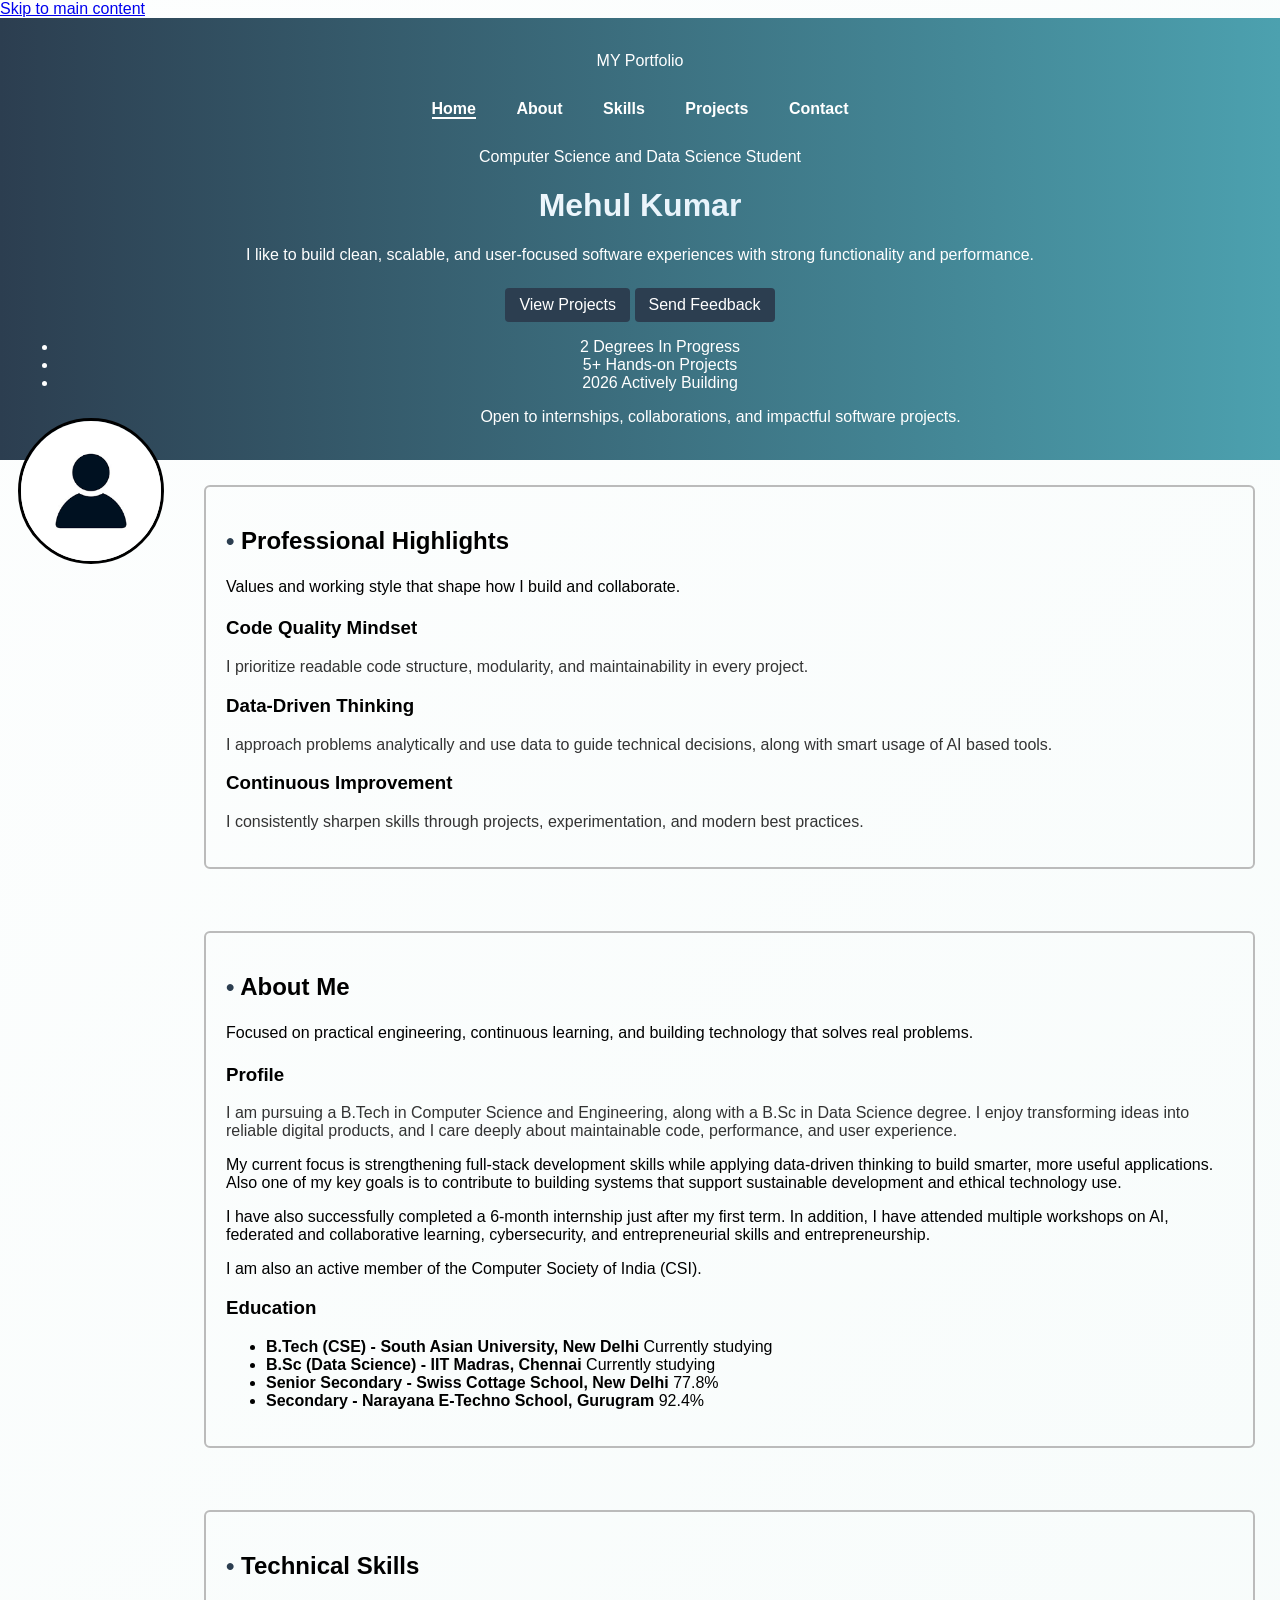
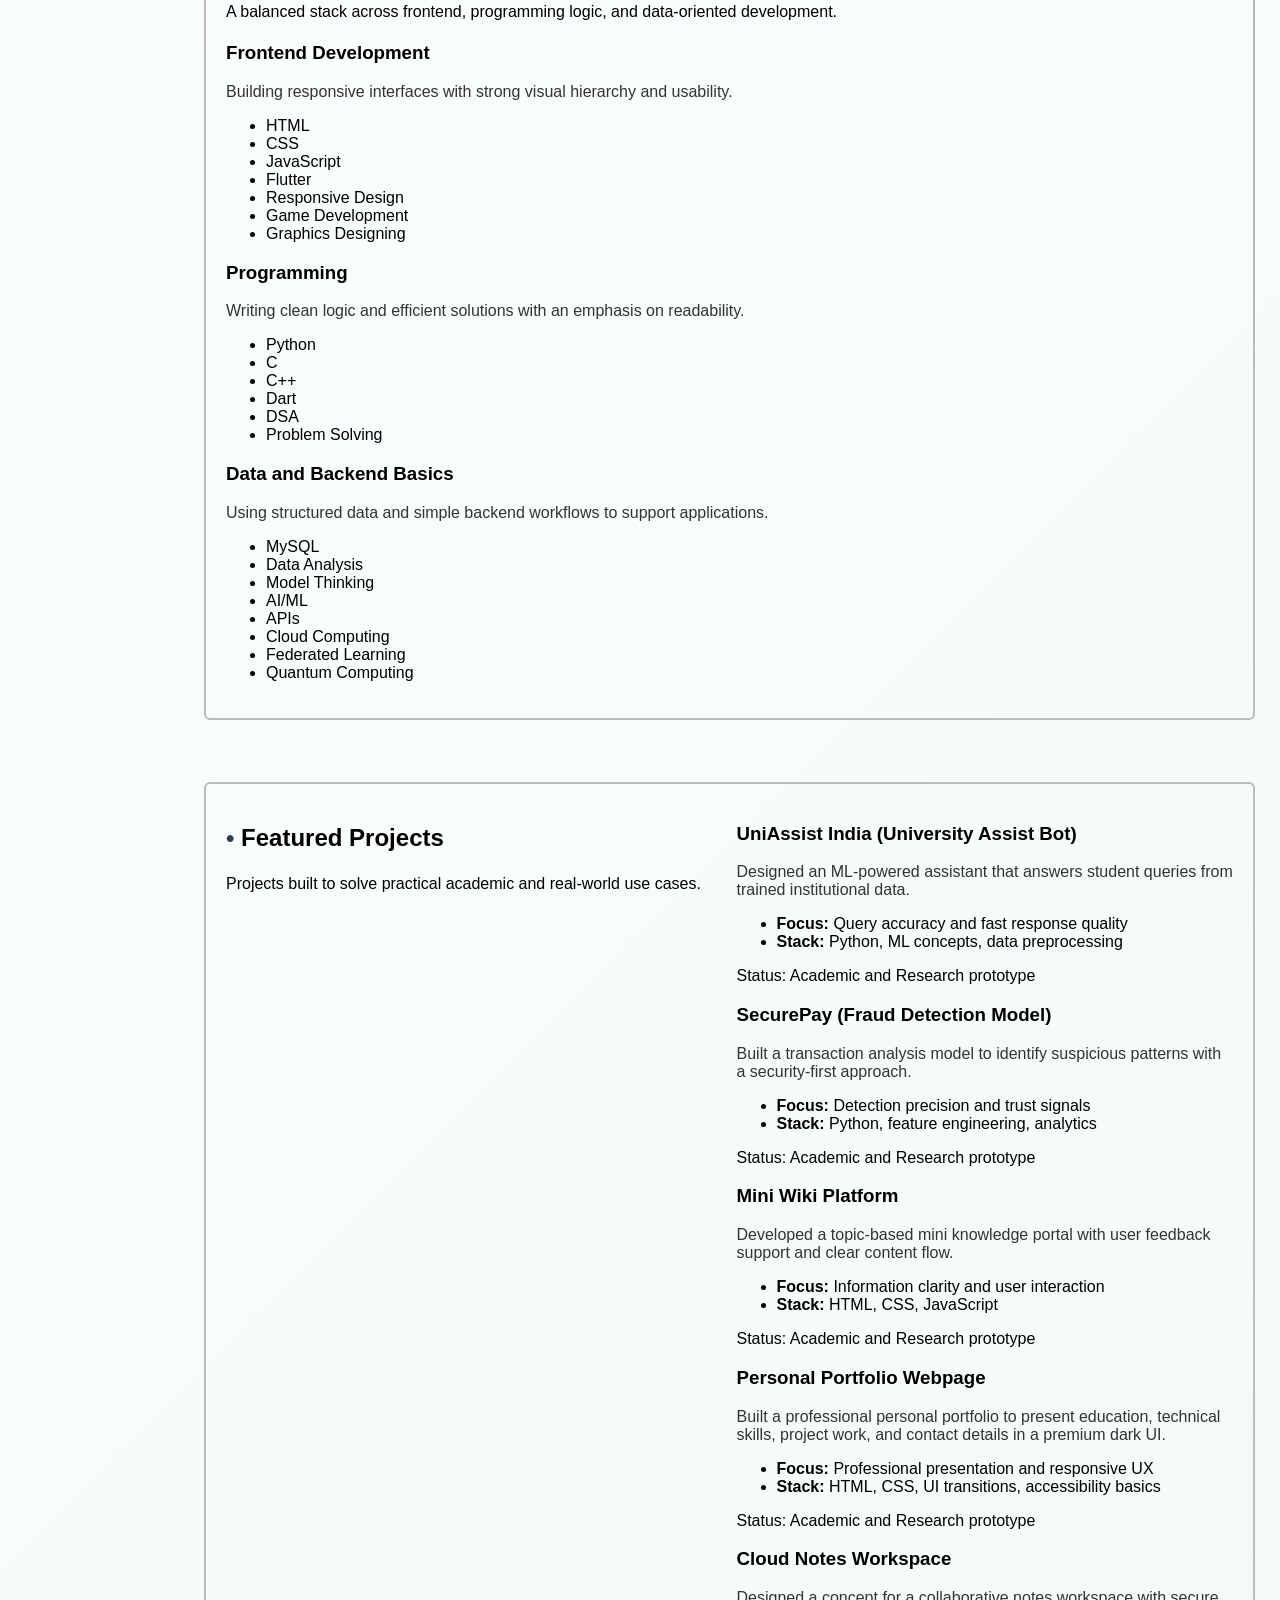
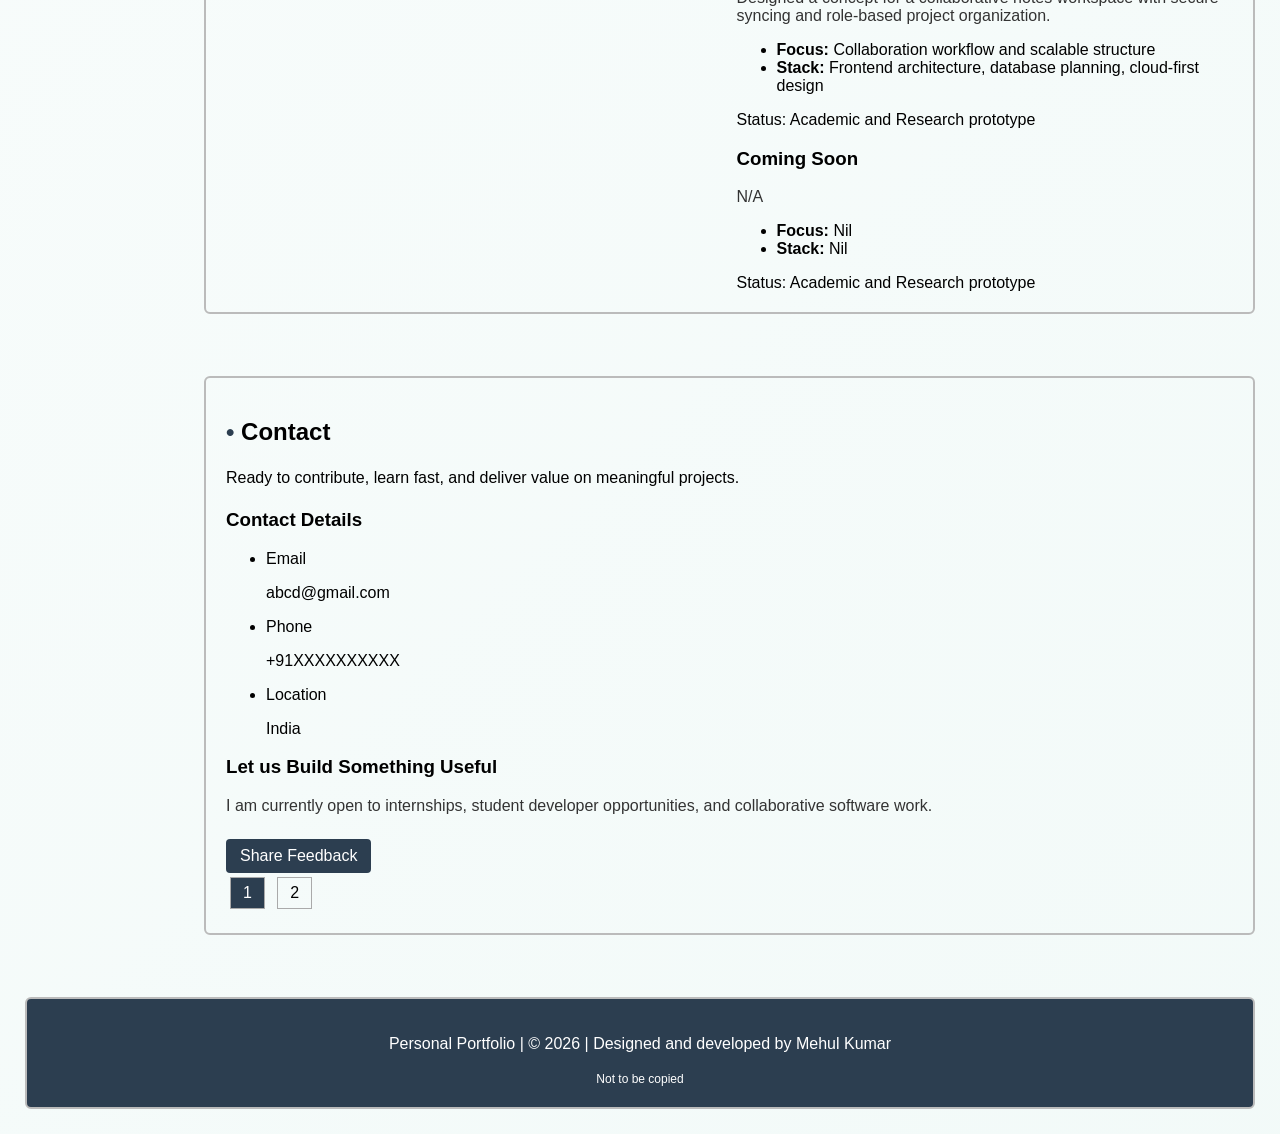
==== index.html @ a27703bf "Update index.html" ====
<!DOCTYPE html>
<html lang="en">
<head>
    <meta charset="UTF-8">
    <meta name="viewport" content="width=device-width, initial-scale=1.0">
    <meta name="description" content=" Portfolio of Mehul Kumar">
    <meta name="theme-color" content="#0b1220">
    <title>My Portfolio</title>
    <link rel="preconnect" href="https://fonts.googleapis.com">
    <link rel="preconnect" href="https://fonts.gstatic.com" crossorigin>
    <link href="https://fonts.googleapis.com/css2?family=Cormorant+Garamond:wght@500;600;700&family=Manrope:wght@400;500;600;700;800&display=swap" rel="stylesheet">
    <link rel="stylesheet" href="style.css">
</head>
<body>
<a class="skip-link" href="#main-content">Skip to main content</a>

<header id="top" class="hero panel">
    <div class="top-bar">
        <p class="brand">MY Portfolio</p>

        <nav aria-label="Primary navigation">
            <ul class="menu">
                <li><a href="#top" class="active">Home</a></li>
                <li><a href="#intro">About</a></li>
                <li><a href="#abilities">Skills</a></li>
                <li><a href="#work">Projects</a></li>
                <li><a href="#reach">Contact</a></li>
            </ul>
        </nav>
    </div>

    <div class="hero-grid">
        <div class="hero-copy">
            <p class="eyebrow">Computer Science and Data Science Student</p>
            <h1>Mehul Kumar</h1>
            <p class="lead">
                I like to build clean, scalable, and user-focused software experiences with strong functionality and performance.
            </p>

            <div class="hero-actions">
                <a href="#work" class="btn">View Projects</a>
                <a href="feedback.html" class="btn btn-secondary">Send Feedback</a>
            </div>

            <ul class="quick-stats" aria-label="Quick highlights">
                <li>
                    <span class="stat-value">2</span>
                    <span class="stat-label">Degrees In Progress</span>
                </li>
                <li>
                    <span class="stat-value">5+</span>
                    <span class="stat-label">Hands-on Projects</span>
                </li>
                <li>
                    <span class="stat-value">2026</span>
                    <span class="stat-label">Actively Building</span>
                </li>
            </ul>
        </div>

        <div class="hero-photo-wrap">
            <img src="PIC1.png" class="photo" alt="Portrait of Mehul Kumar">
            <p class="photo-note">Open to internships, collaborations, and impactful software projects.</p>
        </div>
    </div>
</header>

<main id="main-content">
    <section id="intro" class="panel">
        <div class="section-head">
            <h2>About Me</h2>
            <p>Focused on practical engineering, continuous learning, and building technology that solves real problems.</p>
        </div>

        <div class="about-grid">
            <article class="about-card">
                <h3>Profile</h3>
                <p>
                    I am pursuing a B.Tech in Computer Science and Engineering, along with a B.Sc in Data Science degree. 
                    I enjoy transforming ideas into reliable digital products,
                    and I care deeply about maintainable code, performance, and user experience.
                </p>
                <p>
                    My current focus is strengthening full-stack development skills while applying data-driven thinking
                    to build smarter, more useful applications. Also one of my key goals is to contribute to building systems
                    that support sustainable development and ethical technology use.
                </p>
                <p>
                    I have also successfully completed a 6-month internship just after my first term. In addition, I have attended
                    multiple workshops on AI, federated and collaborative learning, cybersecurity, and entrepreneurial skills
                    and entrepreneurship.
                </p>
                <p>
                    I am also an active member of the Computer Society of India (CSI).
                </p>
            </article>

            <article class="about-card">
                <h3>Education</h3>
                <ul class="timeline">
                    <li>
                        <strong>B.Tech (CSE) - South Asian University, New Delhi</strong>
                        <span>Currently studying</span>
                    </li>
                    <li>
                        <strong>B.Sc (Data Science) - IIT Madras, Chennai</strong>
                        <span>Currently studying</span>
                    </li>
                    <li>
                        <strong>Senior Secondary - Swiss Cottage School, New Delhi</strong>
                        <span>77.8%</span>
                    </li>
                    <li>
                        <strong>Secondary - Narayana E-Techno School, Gurugram</strong>
                        <span>92.4%</span>
                    </li>
                </ul>
            </article>
        </div>
    </section>

    <section id="abilities" class="panel">
        <div class="section-head">
            <h2>Technical Skills</h2>
            <p>A balanced stack across frontend, programming logic, and data-oriented development.</p>
        </div>

        <div class="skill-grid">
            <article class="skill-card">
                <h3>Frontend Development</h3>
                <p>Building responsive interfaces with strong visual hierarchy and usability.</p>
                <div class="meter" aria-label="Frontend proficiency"><span style="width: 88%;"></span></div>
                <ul class="pill-list">
                    <li>HTML</li>
                    <li>CSS</li>
                    <li>JavaScript</li>
                    <li>Flutter</li>
                    <li>Responsive Design</li>
                    <li>Game Development</li>
                    <li>Graphics Designing</li>
                </ul>
            </article>

            <article class="skill-card">
                <h3>Programming</h3>
                <p>Writing clean logic and efficient solutions with an emphasis on readability.</p>
                <div class="meter" aria-label="Programming proficiency"><span style="width: 82%;"></span></div>
                <ul class="pill-list">
                    <li>Python</li>
                    <li>C</li>
                    <li>C++</li>
                    <li>Dart</li>
                    <li>DSA</li>
                    <li>Problem Solving</li>
                </ul>
            </article>

            <article class="skill-card">
                <h3>Data and Backend Basics</h3>
                <p>Using structured data and simple backend workflows to support applications.</p>
                <div class="meter" aria-label="Data and backend proficiency"><span style="width: 76%;"></span></div>
                <ul class="pill-list">
                    <li>MySQL</li>
                    <li>Data Analysis</li>
                    <li>Model Thinking</li>
                    <li>AI/ML</li>
                    <li>APIs</li>
                    <li>Cloud Computing</li>
                    <li>Federated Learning</li>
                    <li>Quantum Computing</li>
                </ul>
            </article>
        </div>
    </section>

    <section id="work" class="panel">
        <div class="section-head">
            <h2>Featured Projects</h2>
            <p>Projects built to solve practical academic and real-world use cases.</p>
        </div>

        <div class="project-grid">
            <article class="project-card">
                <h3>UniAssist India (University Assist Bot)</h3>
                <p>
                    Designed an ML-powered assistant that answers student queries from trained institutional data.
                </p>
                <ul class="project-meta">
                    <li><strong>Focus:</strong> Query accuracy and fast response quality</li>
                    <li><strong>Stack:</strong> Python, ML concepts, data preprocessing</li>
                </ul>
                <span class="text-link">Status: Academic and Research prototype</span>
            </article>

            <article class="project-card">
                <h3>SecurePay (Fraud Detection Model)</h3>
                <p>
                    Built a transaction analysis model to identify suspicious patterns with a security-first approach.
                </p>
                <ul class="project-meta">
                    <li><strong>Focus:</strong> Detection precision and trust signals</li>
                    <li><strong>Stack:</strong> Python, feature engineering, analytics</li>
                </ul>
                <span class="text-link">Status: Academic and Research prototype</span>
            </article>

            <article class="project-card">
                <h3>Mini Wiki Platform</h3>
                <p>
                    Developed a topic-based mini knowledge portal with user feedback support and clear content flow.
                </p>
                <ul class="project-meta">
                    <li><strong>Focus:</strong> Information clarity and user interaction</li>
                    <li><strong>Stack:</strong> HTML, CSS, JavaScript</li>
                </ul>
                <span class="text-link">Status: Academic and Research prototype</span>
            </article>

            <article class="project-card">
                <h3>Personal Portfolio Webpage</h3>
                <p>
                    Built a professional personal portfolio to present education, technical skills, project work, and contact details in a premium dark UI.
                </p>
                <ul class="project-meta">
                    <li><strong>Focus:</strong> Professional presentation and responsive UX</li>
                    <li><strong>Stack:</strong> HTML, CSS, UI transitions, accessibility basics</li>
                </ul>
                <span class="text-link">Status: Academic and Research prototype</span>
            </article>

            <article class="project-card">
                <h3>Cloud Notes Workspace</h3>
                <p>
                    Designed a concept for a collaborative notes workspace with secure syncing and role-based project organization.
                </p>
                <ul class="project-meta">
                    <li><strong>Focus:</strong> Collaboration workflow and scalable structure</li>
                    <li><strong>Stack:</strong> Frontend architecture, database planning, cloud-first design</li>
                </ul>
                <span class="text-link">Status: Academic and Research prototype</span>
            </article>

            <article class="project-card">
                <h3>Coming Soon</h3>
                <p>
                    N/A
                </p>
                <ul class="project-meta">
                    <li><strong>Focus:</strong> Nil</li>
                    <li><strong>Stack:</strong> Nil</li>
                </ul>
                <span class="text-link">Status: Academic and Research prototype</span>
            </article>
        </div>
    </section>

    <section id="highlights" class="panel">
        <div class="section-head">
            <h2>Professional Highlights</h2>
            <p>Values and working style that shape how I build and collaborate.</p>
        </div>

        <div class="highlight-grid">
            <article class="highlight-card">
                <h3>Code Quality Mindset</h3>
                <p>I prioritize readable code structure, modularity, and maintainability in every project.</p>
            </article>
            <article class="highlight-card">
                <h3>Data-Driven Thinking</h3>
                <p>I approach problems analytically and use data to guide technical decisions, along with smart usage of AI based tools.</p>
            </article>
            <article class="highlight-card">
                <h3>Continuous Improvement</h3>
                <p>I consistently sharpen skills through projects, experimentation, and modern best practices.</p>
            </article>
        </div>
    </section>

    <section id="reach" class="panel">
        <div class="section-head">
            <h2>Contact</h2>
            <p>Ready to contribute, learn fast, and deliver value on meaningful projects.</p>
        </div>

        <div class="contact-grid">
            <article class="contact-card">
                <h3>Contact Details</h3>
                <ul class="contact-list">
                    <li><span>Email</span><p>abcd@gmail.com</p></li>
                    <li><span>Phone</span><p>+91XXXXXXXXXX</p></li>
                    <li><span>Location</span><p>India</p></li>
                </ul>
            </article>

            <article class="contact-card">
                <h3>Let us Build Something Useful</h3>
                <p>
                    I am currently open to internships, student developer opportunities, and collaborative software work.
                </p>
                <div class="hero-actions">
                    <a href="feedback.html" class="btn btn-secondary">Share Feedback</a>
                </div>

                <div class="pagination" aria-label="Page navigation">
                    <a href="#" class="active">1</a>
                    <a href="feedback.html">2</a>
                </div>
            </article>
        </div>
    </section>
</main>

<footer class="panel">
    <p>Personal Portfolio | &copy; <span id="year">2026</span> | Designed and developed by Mehul Kumar</p>
</footer>

<script>
    document.getElementById("year").textContent = new Date().getFullYear();
</script>
</body>
</html>
---- style.css ----
:root {
    --main: #2c3e50;
    --accent: #34495e;
    --bg: #f4f1ee;
}

/* ELEMENT SELECTOR */
body {
    margin: 0;
    font-family: Verdana, sans-serif;
    background: linear-gradient(-45deg, #f4f1ee, #e8f6f3, #fdfefe);
    background-size: 400% 400%;
    animation: gradientMove 10s infinite;
}

/* HEADER */
header {
    background: linear-gradient(to right, #2c3e50, #4ca1af);
    color: white;
    text-align: center;
    padding: 18px;
    animation: fadeIn 1.2s ease-in;
}

header h1 {
    background: linear-gradient(90deg, #ffffff, #d6eaf8);
    -webkit-background-clip: text;
    -webkit-text-fill-color: transparent;
}

/* NAVIGATION */
.menu {
    list-style: none;
    padding: 0;
}

.menu li {
    display: inline-block;
    margin: 8px;
    padding: 6px 10px;
}

.menu a {
    color: white;
    text-decoration: none;
    font-weight: bold;
    transition: 0.3s;
}

.menu a:hover {
    background: var(--accent);
    padding: 6px 10px;
    border-radius: 4px;
}

.menu a.active {
    border-bottom: 2px solid white;
}

/* GROUP SELECTOR */
section, footer {
    margin: 25px;
    padding: 20px;
    border: 2px solid #bbb;
    border-radius: 6px;
    animation: slideUp 0.8s ease;
}

/* IMAGE FLOAT */
.photo {
    float: left;
    width: 140px;
    border: 3px solid black;
    border-radius: 50%;
    margin: 10px 15px 10px 0;
}

.card img {
    width: 100%;
    transition: 0.3s;
}

.card:hover img {
    transform: scale(1.05);
}

/* CLEAR FLOAT */
.bio::after {
    content: "";
    display: block;
    clear: both;
}

/* SKILLS */
.skills li {
    background: radial-gradient(circle, #d6eaf8, #aed6f1);
    margin: 6px;
    padding: 8px;
}

/* PROJECT CARDS */
.card {
    padding: 15px;
    border-radius: 6px;
    transition: 0.3s;
    background: white;
    margin-bottom: 12px;
}

.card:hover {
    transform: scale(1.05) translateY(-3px);
    box-shadow: 0 6px 14px rgba(0,0,0,0.2);
}

.card {
    position: relative;
}

.overlay {
    position: absolute;
    top: 0;
    left: 0;
    width: 100%;
    height: 100%;
    background: rgba(0,0,0,0.6);
    color: white;
    display: flex;
    align-items: center;
    justify-content: center;
    opacity: 0;
    transition: 0.4s;
}

.card:hover .overlay {
    opacity: 1;
}

/* FORM BUTTON */
.btn {
    display: inline-block;
    padding: 8px 14px;
    background: var(--main);
    color: white;
    text-decoration: none;
    border-radius: 4px;
    margin-top: 8px;
}

.btn:hover {
    transform: scale(1.05);
}

/* PAGINATION */
.pagination a {
    display: inline-block;
    padding: 6px 12px;
    margin: 4px;
    border: 1px solid #aaa;
    text-decoration: none;
    color: black;
}

.pagination a.active {
    background: var(--main);
    color: white;
}

.pagination a:hover {
    background: #ddd;
}

/* PSEUDO CLASSES */
.skills li:first-child { font-weight: bold; }
.skills li:last-child { font-style: italic; }
.skills li:nth-child(3) { background: #aed6f1; }

/* FOOTER */
footer {
    background: var(--main);
    color: white;
    text-align: center;
}

/* RESPONSIVE */
@media (max-width: 768px) {
    .menu li { display: block; }
    .photo { float: none; display: block; margin: auto; }
}

@media (max-width: 480px) {
    .card { width: 100%; }
}

/* FLEXBOX FOR SKILLS & PROJECTS */
   
.skills {
    display: flex;
    flex-wrap: wrap;
    gap: 8px;
}

.card {
    display: block; 
}

#work {
    display: grid;
    grid-template-columns: repeat(auto-fit, minmax(250px, 1fr));
    gap: 14px;
}

/* OVERFLOW PROPERTY (portfolio use) */
.bio {
    max-height: 120px;
    overflow: auto;   
}

/* CHILD SELECTOR */
#abilities > h2 {
    text-decoration: underline;
}

/* ADJACENT SIBLING SELECTOR */
h3 + p {
    color: #333;
}

/* GENERAL SIBLING SELECTOR */
h2 ~ p {
    line-height: 1.5;
}

/* ATTRIBUTE SELECTORS (FORM) */
input[type="text"],
input[type="email"] {
    border: 1px solid #555;
}

/* FORM FOCUS EFFECT */
input:focus, textarea:focus {
    outline: none;
    border: 2px solid var(--main);
}

/* PSEUDO ELEMENTS */
h2::before {
    content: "• ";
    color: var(--main);
}

.bio::first-letter {
    font-size: 22px;
    font-weight: bold;
}

.bio::first-line {
    font-style: italic;
}

footer::after {
    content: "Not to be copied";
    font-size: 12px;
}

/* FEEDBACK PAGE STYLING */

.feedback-section {
    display: flex;              
    justify-content: center;
}

.feedback-form {
    width: 100%;
    max-width: 500px;
    display: flex;
    flex-direction: column;
    gap: 10px;
}

/* CHILD SELECTOR */
.feedback-form > label {
    font-weight: bold;
}

/* ATTRIBUTE SELECTORS */
input[type="text"],
input[type="email"],
select,
textarea {
    padding: 8px;
    border-radius: 4px;
    border: 1px solid #777;
}

/* FOCUS PSEUDO CLASS */
input:focus,
textarea:focus,
select:focus {
    outline: none;
    border: 2px solid var(--main);
}

/* ADJACENT SIBLING */
label + input {
    background: #f9f9f9;
}

/* GENERAL SIBLING */
input ~ textarea {
    background: #fcfcfc;
}

/* PSEUDO ELEMENT */
.feedback-section h2::before {
    content: "✉ ";
}

/* RESPONSIVE */
@media (max-width: 768px) {
    .feedback-form {
        width: 95%;
    }
}

/* GRID MAIN LAYOUT */
main {
    display: grid;
    grid-template-areas:
        "header"
        "about"
        "skills"
        "projects"
        "contact"
        "footer";
    gap: 12px;
}

header { grid-area: header; }
#intro { grid-area: about; }
#abilities { grid-area: skills; }
#work { grid-area: projects; }
#reach { grid-area: contact; }
footer { grid-area: footer; }

@keyframes fadeIn {
    from { opacity: 0; }
    to { opacity: 1; }
}

@keyframes slideUp {
    from { transform: translateY(30px); opacity: 0; }
    to { transform: translateY(0); opacity: 1; }
}

@keyframes gradientMove {
    0% { background-position: 0% 50%; }
    50% { background-position: 100% 50%; }
    100% { background-position: 0% 50%; }
}

.progress {
    background: #ddd;
    border-radius: 4px;
    overflow: hidden;
    margin: 6px 0;
}

.bar {
    height: 18px;
    background: linear-gradient(to right, #2c3e50, #4ca1af);
    width: 0;
    animation: fillBar 2s forwards;
}

.html { width: 90%; }
.python { width: 80%; }

@keyframes fillBar {
    from { width: 0; }
}

@media (max-width: 992px) {
    #work { grid-template-columns: repeat(2, 1fr); }
}

@media (max-width: 600px) {
    #work { grid-template-columns: 1fr; }
    .menu li { display: block; }
}
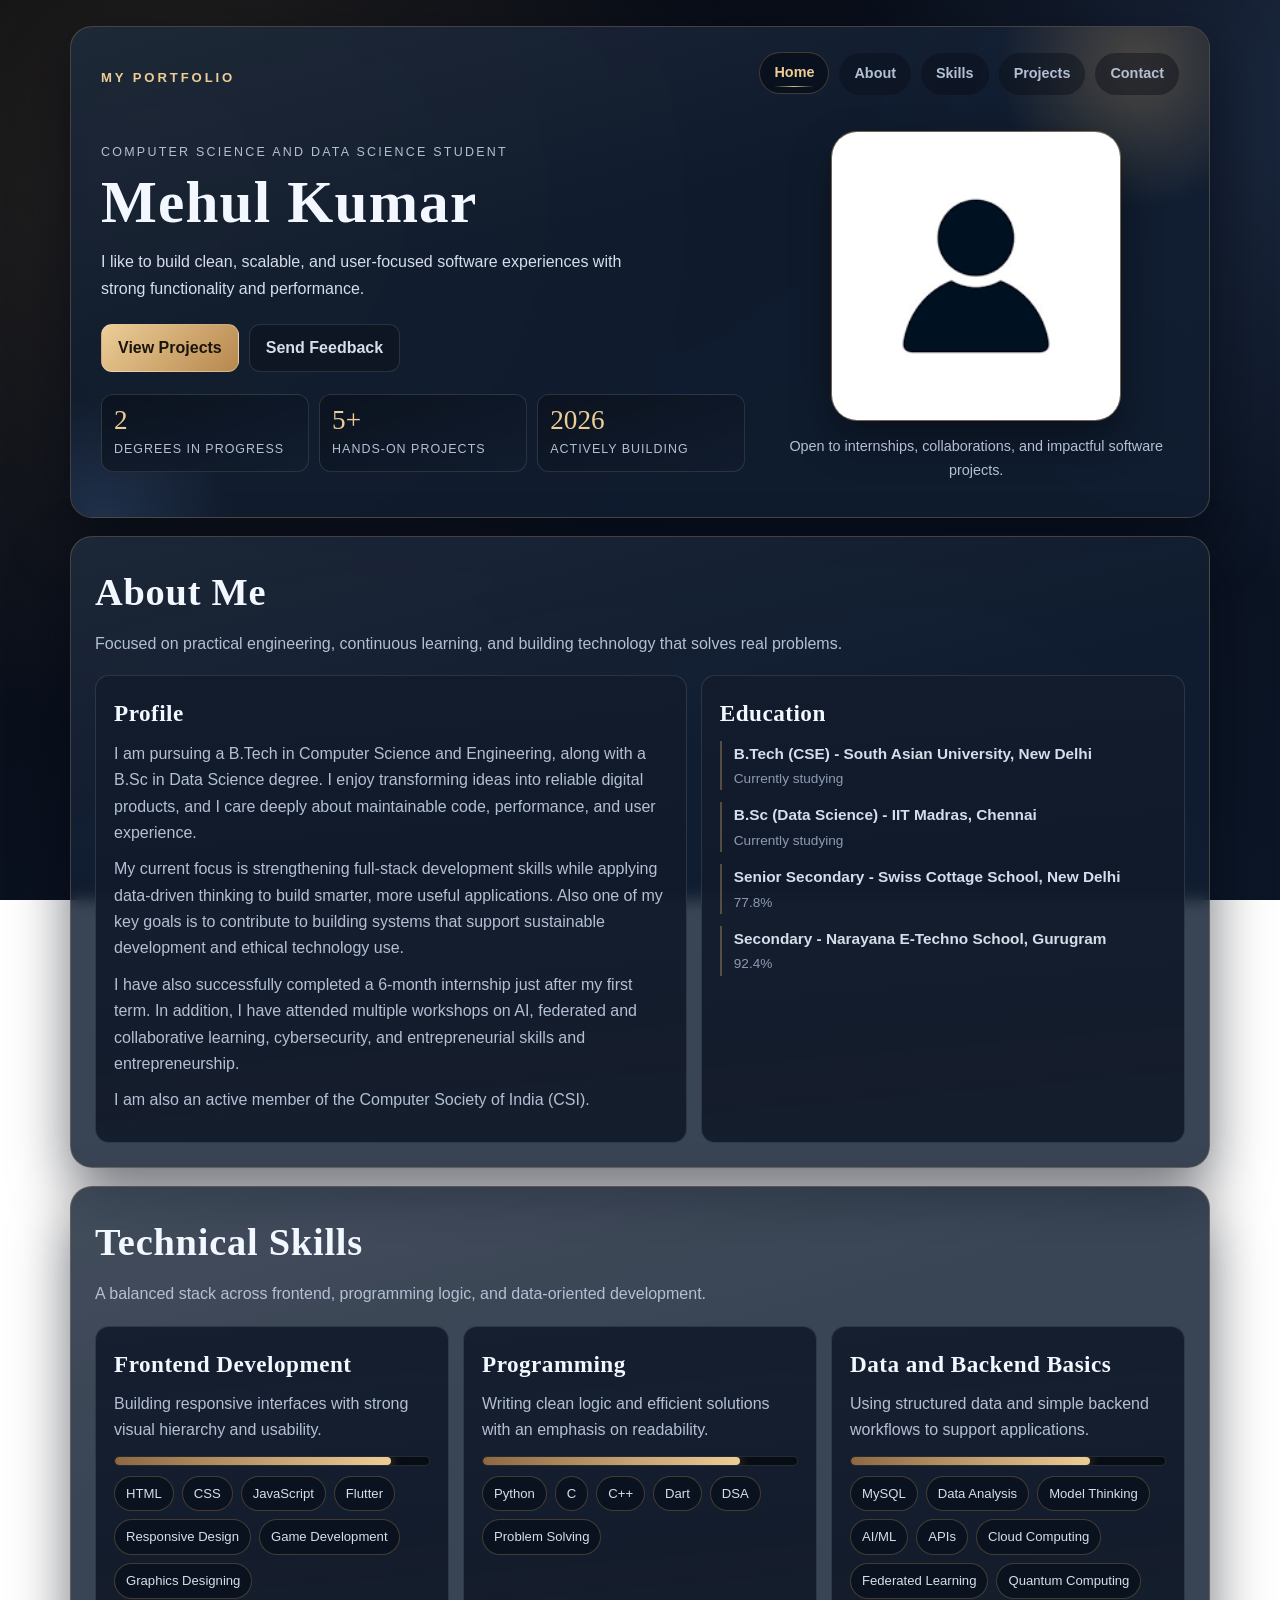
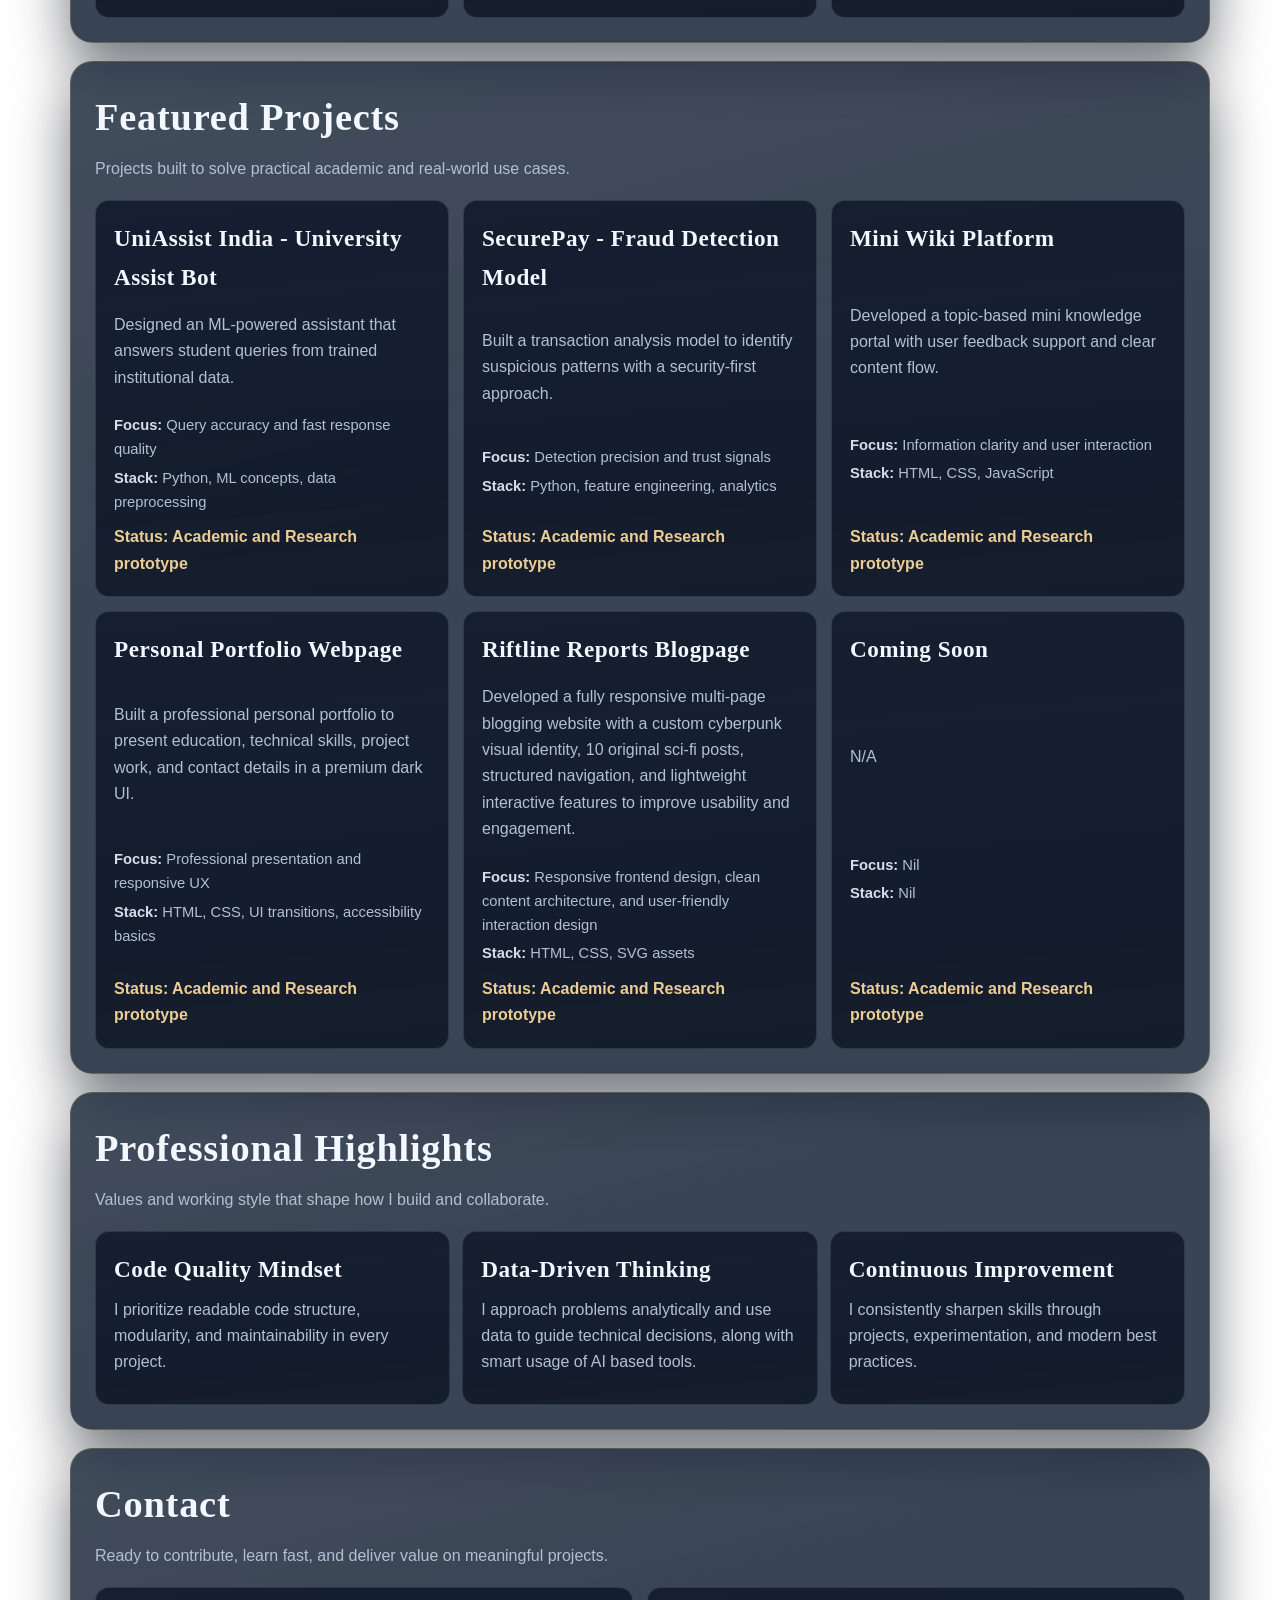
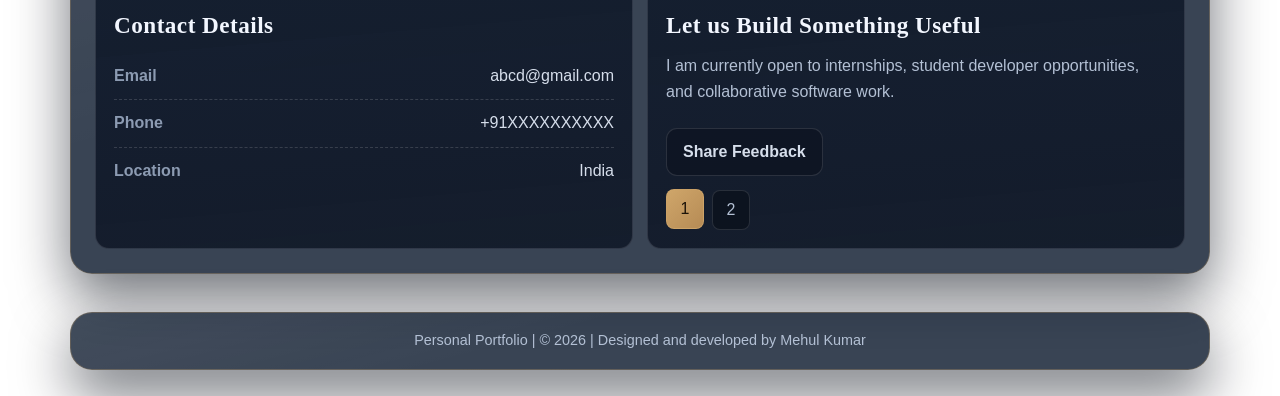
==== commit 53902447: "Update index.html" ====
--- a/index.html
+++ b/index.html
@@ -181,7 +181,7 @@
 
         <div class="project-grid">
             <article class="project-card">
-                <h3>UniAssist India (University Assist Bot)</h3>
+                <h3>UniAssist India - University Assist Bot</h3>
                 <p>
                     Designed an ML-powered assistant that answers student queries from trained institutional data.
                 </p>
@@ -193,7 +193,7 @@
             </article>
 
             <article class="project-card">
-                <h3>SecurePay (Fraud Detection Model)</h3>
+                <h3>SecurePay - Fraud Detection Model</h3>
                 <p>
                     Built a transaction analysis model to identify suspicious patterns with a security-first approach.
                 </p>
@@ -229,13 +229,13 @@
             </article>
 
             <article class="project-card">
-                <h3>Cloud Notes Workspace</h3>
-                <p>
-                    Designed a concept for a collaborative notes workspace with secure syncing and role-based project organization.
-                </p>
-                <ul class="project-meta">
-                    <li><strong>Focus:</strong> Collaboration workflow and scalable structure</li>
-                    <li><strong>Stack:</strong> Frontend architecture, database planning, cloud-first design</li>
+                <h3>Riftline Reports Blogpage</h3>
+                <p>
+                    Developed a fully responsive multi-page blogging website with a custom cyberpunk visual identity, 10 original sci-fi posts, structured navigation, and lightweight interactive features to improve usability and engagement.
+                </p>
+                <ul class="project-meta">
+                    <li><strong>Focus:</strong> Responsive frontend design, clean content architecture, and user-friendly interaction design</li>
+                    <li><strong>Stack:</strong> HTML, CSS, SVG assets</li>
                 </ul>
                 <span class="text-link">Status: Academic and Research prototype</span>
             </article>
--- a/style.css
+++ b/style.css
@@ -1,389 +1,884 @@
 :root {
-    --main: #2c3e50;
-    --accent: #34495e;
-    --bg: #f4f1ee;
-}
-
-/* ELEMENT SELECTOR */
+    --bg-950: #05080f;
+    --bg-900: #0b1220;
+    --bg-850: #101a2b;
+    --panel: rgba(18, 31, 50, 0.83);
+    --panel-solid: #13213a;
+    --text-100: #f3f7ff;
+    --text-200: #d6deeb;
+    --text-300: #b3c0d4;
+    --text-400: #8c9bb2;
+    --accent: #cfa66a;
+    --accent-strong: #edcd97;
+    --line: rgba(207, 166, 106, 0.28);
+    --line-soft: rgba(243, 247, 255, 0.12);
+    --shadow: 0 24px 56px rgba(2, 8, 18, 0.56);
+    --radius-lg: 22px;
+    --radius-md: 14px;
+}
+
+*,
+*::before,
+*::after {
+    box-sizing: border-box;
+}
+
+html,
 body {
     margin: 0;
-    font-family: Verdana, sans-serif;
-    background: linear-gradient(-45deg, #f4f1ee, #e8f6f3, #fdfefe);
-    background-size: 400% 400%;
-    animation: gradientMove 10s infinite;
-}
-
-/* HEADER */
-header {
-    background: linear-gradient(to right, #2c3e50, #4ca1af);
-    color: white;
-    text-align: center;
-    padding: 18px;
-    animation: fadeIn 1.2s ease-in;
-}
-
-header h1 {
-    background: linear-gradient(90deg, #ffffff, #d6eaf8);
-    -webkit-background-clip: text;
-    -webkit-text-fill-color: transparent;
-}
-
-/* NAVIGATION */
-.menu {
-    list-style: none;
     padding: 0;
 }
 
-.menu li {
-    display: inline-block;
-    margin: 8px;
-    padding: 6px 10px;
-}
-
-.menu a {
-    color: white;
+html {
+    scroll-behavior: smooth;
+}
+
+body {
+    min-height: 100vh;
+    font-family: "Manrope", sans-serif;
+    color: var(--text-100);
+    line-height: 1.65;
+    background:
+        radial-gradient(circle at 10% 14%, rgba(207, 166, 106, 0.14), transparent 35%),
+        radial-gradient(circle at 88% 8%, rgba(87, 122, 176, 0.21), transparent 30%),
+        radial-gradient(circle at 48% 96%, rgba(17, 30, 53, 0.82), transparent 42%),
+        linear-gradient(145deg, var(--bg-950), var(--bg-900) 46%, #0b1728 100%);
+    background-attachment: fixed;
+    background-size: 120% 120%;
+    animation: bgFloat 18s ease-in-out infinite alternate;
+}
+
+img {
+    max-width: 100%;
+    display: block;
+}
+
+a {
+    color: inherit;
     text-decoration: none;
-    font-weight: bold;
-    transition: 0.3s;
-}
-
-.menu a:hover {
-    background: var(--accent);
-    padding: 6px 10px;
-    border-radius: 4px;
-}
-
-.menu a.active {
-    border-bottom: 2px solid white;
-}
-
-/* GROUP SELECTOR */
-section, footer {
-    margin: 25px;
-    padding: 20px;
-    border: 2px solid #bbb;
-    border-radius: 6px;
-    animation: slideUp 0.8s ease;
-}
-
-/* IMAGE FLOAT */
-.photo {
-    float: left;
-    width: 140px;
-    border: 3px solid black;
-    border-radius: 50%;
-    margin: 10px 15px 10px 0;
-}
-
-.card img {
-    width: 100%;
-    transition: 0.3s;
-}
-
-.card:hover img {
-    transform: scale(1.05);
-}
-
-/* CLEAR FLOAT */
-.bio::after {
+}
+
+.skip-link {
+    position: absolute;
+    top: -80px;
+    left: 14px;
+    z-index: 100;
+    padding: 10px 14px;
+    border-radius: 10px;
+    background: #f5f7fd;
+    color: #121826;
+    font-weight: 700;
+}
+
+.skip-link:focus {
+    top: 10px;
+}
+
+main,
+header,
+footer {
+    width: min(1140px, 92vw);
+    margin: 0 auto;
+}
+
+main {
+    display: grid;
+    gap: 18px;
+    margin-top: 18px;
+    padding-bottom: 38px;
+}
+
+.panel {
+    border: 1px solid var(--line);
+    border-radius: var(--radius-lg);
+    background: linear-gradient(165deg, rgba(255, 255, 255, 0.05), transparent 42%), var(--panel);
+    backdrop-filter: blur(8px);
+    box-shadow: var(--shadow);
+    animation: riseIn 0.7s ease both;
+    transition: transform 0.26s ease, border-color 0.26s ease, box-shadow 0.26s ease;
+}
+
+section.panel:hover,
+footer.panel:hover {
+    transform: translateY(-3px);
+    border-color: rgba(207, 166, 106, 0.4);
+    box-shadow: 0 30px 68px rgba(2, 8, 18, 0.62);
+}
+
+.hero {
+    margin-top: 26px;
+    padding: 26px 30px 34px;
+    position: relative;
+    overflow: hidden;
+    isolation: isolate;
+}
+
+.hero::before {
     content: "";
-    display: block;
-    clear: both;
-}
-
-/* SKILLS */
-.skills li {
-    background: radial-gradient(circle, #d6eaf8, #aed6f1);
-    margin: 6px;
-    padding: 8px;
-}
-
-/* PROJECT CARDS */
-.card {
-    padding: 15px;
-    border-radius: 6px;
-    transition: 0.3s;
-    background: white;
-    margin-bottom: 12px;
-}
-
-.card:hover {
-    transform: scale(1.05) translateY(-3px);
-    box-shadow: 0 6px 14px rgba(0,0,0,0.2);
-}
-
-.card {
-    position: relative;
-}
-
-.overlay {
     position: absolute;
-    top: 0;
-    left: 0;
-    width: 100%;
-    height: 100%;
-    background: rgba(0,0,0,0.6);
-    color: white;
+    width: 320px;
+    height: 320px;
+    right: -90px;
+    top: -120px;
+    background: radial-gradient(circle, rgba(207, 166, 106, 0.3), transparent 62%);
+    z-index: -1;
+}
+
+.hero::after {
+    content: "";
+    position: absolute;
+    width: 280px;
+    height: 280px;
+    left: -110px;
+    bottom: -150px;
+    background: radial-gradient(circle, rgba(86, 120, 175, 0.24), transparent 66%);
+    z-index: -1;
+}
+
+.hero-compact {
+    padding-bottom: 24px;
+}
+
+.hero-compact .hero-grid {
+    margin-top: 20px;
+    grid-template-columns: 1fr;
+    gap: 12px;
+}
+
+.hero-compact .lead {
+    max-width: 70ch;
+}
+
+.top-bar {
     display: flex;
     align-items: center;
+    justify-content: space-between;
+    gap: 16px;
+    flex-wrap: wrap;
+}
+
+.brand {
+    margin: 0;
+    font-size: 0.82rem;
+    font-weight: 800;
+    text-transform: uppercase;
+    letter-spacing: 0.22em;
+    color: var(--accent-strong);
+}
+
+.menu {
+    margin: 0;
+    padding: 0;
+    list-style: none;
+    display: flex;
+    gap: 10px;
+    flex-wrap: wrap;
+}
+
+.menu a {
+    display: inline-block;
+    position: relative;
+    overflow: hidden;
+    padding: 8px 14px;
+    border-radius: 999px;
+    border: 1px solid transparent;
+    color: var(--text-300);
+    background: rgba(9, 14, 24, 0.46);
+    font-size: 0.9rem;
+    font-weight: 600;
+    transition: transform 0.2s ease, color 0.2s ease, border-color 0.2s ease, background 0.2s ease;
+}
+
+.menu a::after {
+    content: "";
+    position: absolute;
+    left: 14px;
+    right: 14px;
+    bottom: 6px;
+    height: 1px;
+    background: linear-gradient(90deg, transparent, rgba(237, 205, 151, 0.9), transparent);
+    transform: scaleX(0);
+    transform-origin: center;
+    transition: transform 0.24s ease;
+}
+
+.menu a:hover,
+.menu a.active {
+    color: var(--accent-strong);
+    border-color: var(--line);
+    background: rgba(10, 17, 30, 0.94);
+    transform: translateY(-1px);
+}
+
+.menu a:hover::after,
+.menu a.active::after {
+    transform: scaleX(1);
+}
+
+.hero-grid {
+    margin-top: 28px;
+    display: grid;
+    grid-template-columns: 1.35fr 0.85fr;
+    gap: 28px;
+    align-items: center;
+}
+
+h1,
+h2,
+h3 {
+    margin: 0;
+    font-family: "Cormorant Garamond", serif;
+    letter-spacing: 0.02em;
+}
+
+.hero-copy h1 {
+    font-size: clamp(2.35rem, 6vw, 3.7rem);
+    line-height: 1.03;
+    margin-top: 10px;
+}
+
+.eyebrow {
+    margin: 0;
+    font-size: 0.78rem;
+    text-transform: uppercase;
+    letter-spacing: 0.18em;
+    color: var(--text-300);
+}
+
+.lead {
+    margin: 16px 0 0;
+    color: var(--text-200);
+    max-width: 62ch;
+}
+
+.hero-actions {
+    margin-top: 22px;
+    display: flex;
+    gap: 10px;
+    flex-wrap: wrap;
+}
+
+.btn {
+    display: inline-flex;
+    align-items: center;
     justify-content: center;
+    position: relative;
+    overflow: hidden;
+    isolation: isolate;
+    padding: 10px 16px;
+    border-radius: 11px;
+    border: 1px solid rgba(255, 255, 255, 0.24);
+    background: linear-gradient(135deg, var(--accent-strong), #b6884e);
+    color: #1a140d;
+    font-weight: 800;
+    transition: transform 0.2s ease, filter 0.2s ease;
+}
+
+.btn::after {
+    content: "";
+    position: absolute;
+    top: -160%;
+    left: -40%;
+    width: 38%;
+    height: 420%;
+    background: linear-gradient(90deg, transparent, rgba(255, 255, 255, 0.45), transparent);
+    transform: rotate(24deg);
     opacity: 0;
-    transition: 0.4s;
-}
-
-.card:hover .overlay {
-    opacity: 1;
-}
-
-/* FORM BUTTON */
-.btn {
-    display: inline-block;
-    padding: 8px 14px;
-    background: var(--main);
-    color: white;
-    text-decoration: none;
-    border-radius: 4px;
-    margin-top: 8px;
+    transition: transform 0.45s ease, opacity 0.45s ease;
+    pointer-events: none;
 }
 
 .btn:hover {
-    transform: scale(1.05);
-}
-
-/* PAGINATION */
-.pagination a {
-    display: inline-block;
-    padding: 6px 12px;
-    margin: 4px;
-    border: 1px solid #aaa;
-    text-decoration: none;
-    color: black;
-}
-
-.pagination a.active {
-    background: var(--main);
-    color: white;
-}
-
-.pagination a:hover {
-    background: #ddd;
-}
-
-/* PSEUDO CLASSES */
-.skills li:first-child { font-weight: bold; }
-.skills li:last-child { font-style: italic; }
-.skills li:nth-child(3) { background: #aed6f1; }
-
-/* FOOTER */
-footer {
-    background: var(--main);
-    color: white;
+    transform: translateY(-2px);
+    filter: brightness(1.06);
+}
+
+.btn:hover::after {
+    opacity: 0.75;
+    transform: translateX(320%) rotate(24deg);
+}
+
+.btn-secondary {
+    background: rgba(14, 22, 36, 0.86);
+    border-color: var(--line-soft);
+    color: var(--text-200);
+    font-weight: 700;
+}
+
+.btn-secondary:hover {
+    border-color: var(--line);
+    color: var(--accent-strong);
+}
+
+.quick-stats {
+    margin: 22px 0 0;
+    padding: 0;
+    list-style: none;
+    display: flex;
+    gap: 10px;
+    flex-wrap: wrap;
+}
+
+.quick-stats li {
+    min-width: 140px;
+    flex: 1;
+    padding: 12px;
+    border-radius: 12px;
+    border: 1px solid var(--line-soft);
+    background: linear-gradient(160deg, rgba(12, 19, 31, 0.92), rgba(18, 29, 46, 0.7));
+    transition: transform 0.24s ease, border-color 0.24s ease, box-shadow 0.24s ease;
+}
+
+.quick-stats li:hover {
+    transform: translateY(-4px);
+    border-color: rgba(207, 166, 106, 0.5);
+    box-shadow: 0 12px 24px rgba(0, 0, 0, 0.25);
+}
+
+.stat-value {
+    display: block;
+    font-family: "Cormorant Garamond", serif;
+    font-size: 1.7rem;
+    line-height: 1;
+    color: var(--accent-strong);
+}
+
+.stat-label {
+    display: block;
+    margin-top: 4px;
+    color: var(--text-300);
+    font-size: 0.78rem;
+    text-transform: uppercase;
+    letter-spacing: 0.08em;
+}
+
+.hero-photo-wrap {
+    display: grid;
+    gap: 14px;
+}
+
+.photo {
+    width: min(290px, 100%);
+    aspect-ratio: 1 / 1;
+    margin: 0 auto;
+    border-radius: 26px;
+    object-fit: cover;
+    border: 1px solid rgba(207, 166, 106, 0.52);
+    box-shadow: 0 18px 40px rgba(0, 0, 0, 0.4);
+}
+
+.photo-note {
+    margin: 0;
     text-align: center;
-}
-
-/* RESPONSIVE */
-@media (max-width: 768px) {
-    .menu li { display: block; }
-    .photo { float: none; display: block; margin: auto; }
-}
-
-@media (max-width: 480px) {
-    .card { width: 100%; }
-}
-
-/* FLEXBOX FOR SKILLS & PROJECTS */
-   
-.skills {
+    color: var(--text-300);
+    font-size: 0.9rem;
+}
+
+section.panel {
+    padding: 24px;
+}
+
+.section-head {
+    display: grid;
+    gap: 7px;
+    margin-bottom: 18px;
+}
+
+.section-head h2 {
+    font-size: clamp(1.8rem, 4vw, 2.4rem);
+    font-weight: 600;
+}
+
+.section-head p {
+    margin: 0;
+    color: var(--text-300);
+}
+
+.about-grid {
+    display: grid;
+    grid-template-columns: 1.1fr 0.9fr;
+    gap: 14px;
+}
+
+.about-card,
+.skill-card,
+.project-card,
+.highlight-card,
+.contact-card {
+    padding: 18px;
+    border-radius: var(--radius-md);
+    border: 1px solid var(--line-soft);
+    background: linear-gradient(175deg, rgba(18, 28, 45, 0.92), rgba(16, 24, 39, 0.88));
+    transition: transform 0.24s ease, border-color 0.24s ease, box-shadow 0.24s ease;
+}
+
+.about-card:hover,
+.skill-card:hover,
+.highlight-card:hover,
+.contact-card:hover {
+    transform: translateY(-3px);
+    border-color: rgba(207, 166, 106, 0.34);
+    box-shadow: 0 14px 28px rgba(0, 0, 0, 0.22);
+}
+
+.about-card h3,
+.skill-card h3,
+.project-card h3,
+.highlight-card h3,
+.contact-card h3 {
+    font-size: 1.45rem;
+    margin-bottom: 8px;
+}
+
+.about-card p,
+.skill-card p,
+.project-card p,
+.highlight-card p,
+.contact-card p {
+    margin: 0 0 10px;
+    color: var(--text-300);
+}
+
+.timeline {
+    margin: 0;
+    padding: 0;
+    list-style: none;
+    display: grid;
+    gap: 12px;
+}
+
+.timeline li {
+    padding-left: 12px;
+    border-left: 2px solid rgba(207, 166, 106, 0.36);
+}
+
+.timeline li strong {
+    display: block;
+    font-size: 0.96rem;
+    color: var(--text-200);
+}
+
+.timeline li span {
+    display: block;
+    margin-top: 2px;
+    color: var(--text-400);
+    font-size: 0.85rem;
+}
+
+.list-clean {
+    margin: 0;
+    padding: 0;
+    list-style: none;
+    display: grid;
+    gap: 10px;
+}
+
+.list-clean li {
+    position: relative;
+    padding-left: 18px;
+    color: var(--text-300);
+}
+
+.list-clean li::before {
+    content: "";
+    width: 8px;
+    height: 8px;
+    border-radius: 50%;
+    background: var(--accent);
+    position: absolute;
+    left: 0;
+    top: 0.58em;
+}
+
+.skill-grid {
+    display: grid;
+    grid-template-columns: repeat(3, minmax(0, 1fr));
+    gap: 14px;
+}
+
+.meter {
+    width: 100%;
+    height: 10px;
+    border-radius: 999px;
+    background: rgba(7, 11, 18, 0.86);
+    border: 1px solid var(--line-soft);
+    overflow: hidden;
+    margin: 12px 0 6px;
+}
+
+.meter span {
+    display: block;
+    height: 100%;
+    border-radius: inherit;
+    background: linear-gradient(90deg, #8e6841, var(--accent-strong));
+    box-shadow: 0 0 12px rgba(207, 166, 106, 0.5);
+    animation: fillIn 1.5s ease;
+    transition: filter 0.24s ease;
+}
+
+.skill-card:hover .meter span {
+    filter: brightness(1.1);
+}
+
+.pill-list {
+    margin: 10px 0 0;
+    padding: 0;
+    list-style: none;
     display: flex;
     flex-wrap: wrap;
     gap: 8px;
 }
 
-.card {
-    display: block; 
-}
-
-#work {
-    display: grid;
-    grid-template-columns: repeat(auto-fit, minmax(250px, 1fr));
+.pill-list li {
+    padding: 6px 11px;
+    border-radius: 999px;
+    border: 1px solid rgba(207, 166, 106, 0.28);
+    background: rgba(11, 18, 30, 0.9);
+    color: var(--text-200);
+    font-size: 0.82rem;
+    transition: transform 0.2s ease, border-color 0.2s ease;
+}
+
+.pill-list li:hover {
+    transform: translateY(-1px);
+    border-color: rgba(207, 166, 106, 0.54);
+}
+
+.project-grid {
+    display: grid;
+    grid-template-columns: repeat(3, minmax(0, 1fr));
     gap: 14px;
 }
 
-/* OVERFLOW PROPERTY (portfolio use) */
-.bio {
-    max-height: 120px;
-    overflow: auto;   
-}
-
-/* CHILD SELECTOR */
-#abilities > h2 {
-    text-decoration: underline;
-}
-
-/* ADJACENT SIBLING SELECTOR */
-h3 + p {
-    color: #333;
-}
-
-/* GENERAL SIBLING SELECTOR */
-h2 ~ p {
-    line-height: 1.5;
-}
-
-/* ATTRIBUTE SELECTORS (FORM) */
-input[type="text"],
-input[type="email"] {
-    border: 1px solid #555;
-}
-
-/* FORM FOCUS EFFECT */
-input:focus, textarea:focus {
-    outline: none;
-    border: 2px solid var(--main);
-}
-
-/* PSEUDO ELEMENTS */
-h2::before {
-    content: "• ";
-    color: var(--main);
-}
-
-.bio::first-letter {
-    font-size: 22px;
-    font-weight: bold;
-}
-
-.bio::first-line {
-    font-style: italic;
-}
-
-footer::after {
-    content: "Not to be copied";
-    font-size: 12px;
-}
-
-/* FEEDBACK PAGE STYLING */
+.project-card {
+    display: flex;
+    flex-direction: column;
+    justify-content: space-between;
+    position: relative;
+    overflow: hidden;
+    gap: 8px;
+    cursor: pointer;
+    transition: transform 0.24s ease, box-shadow 0.24s ease, border-color 0.24s ease, background 0.24s ease;
+}
+
+.project-card::after {
+    content: "";
+    position: absolute;
+    top: -110px;
+    right: -130px;
+    width: 220px;
+    height: 220px;
+    background: radial-gradient(circle, rgba(237, 205, 151, 0.2), transparent 68%);
+    opacity: 0;
+    transition: opacity 0.28s ease, transform 0.28s ease;
+    transform: scale(0.85);
+    pointer-events: none;
+}
+
+.project-card:hover,
+.project-card:focus-within {
+    transform: translateY(-6px) scale(1.01);
+    border-color: rgba(207, 166, 106, 0.52);
+    box-shadow: 0 16px 30px rgba(0, 0, 0, 0.34);
+    background: linear-gradient(175deg, rgba(24, 37, 57, 0.95), rgba(18, 29, 47, 0.9));
+}
+
+.project-card:hover::after,
+.project-card:focus-within::after {
+    opacity: 1;
+    transform: scale(1);
+}
+
+.project-card:active {
+    transform: translateY(-2px) scale(0.995);
+}
+
+.project-meta {
+    margin: 4px 0 0;
+    padding: 0;
+    list-style: none;
+    display: grid;
+    gap: 4px;
+}
+
+.project-meta li {
+    color: var(--text-300);
+    font-size: 0.92rem;
+}
+
+.project-meta strong {
+    color: var(--text-200);
+}
+
+.text-link {
+    margin-top: 2px;
+    color: var(--accent-strong);
+    font-weight: 700;
+    width: fit-content;
+    border-bottom: 1px solid transparent;
+    transition: color 0.2s ease, border-color 0.2s ease, transform 0.2s ease;
+}
+
+.text-link:hover {
+    border-bottom-color: rgba(237, 205, 151, 0.7);
+}
+
+.project-card:hover .text-link,
+.project-card:focus-within .text-link {
+    color: #ffe0b1;
+    transform: translateX(2px);
+}
+
+.highlight-grid {
+    display: grid;
+    grid-template-columns: repeat(3, minmax(0, 1fr));
+    gap: 12px;
+}
+
+.contact-grid {
+    display: grid;
+    grid-template-columns: repeat(2, minmax(0, 1fr));
+    gap: 14px;
+}
+
+.contact-list {
+    margin: 0;
+    padding: 0;
+    list-style: none;
+}
+
+.contact-list li {
+    display: flex;
+    justify-content: space-between;
+    gap: 10px;
+    padding: 10px 0;
+    border-bottom: 1px dashed rgba(255, 255, 255, 0.15);
+}
+
+.contact-list li:last-child {
+    border-bottom: none;
+}
+
+.contact-list span {
+    color: var(--text-400);
+    font-weight: 600;
+}
+
+.contact-list a,
+.contact-list p {
+    margin: 0;
+    color: var(--text-200);
+    text-align: right;
+}
+
+.pagination {
+    margin-top: 14px;
+    display: flex;
+    gap: 8px;
+    flex-wrap: wrap;
+}
+
+.pagination a {
+    min-width: 38px;
+    text-align: center;
+    padding: 6px 10px;
+    border-radius: 8px;
+    border: 1px solid var(--line-soft);
+    color: var(--text-300);
+    background: rgba(10, 16, 27, 0.7);
+    transition: transform 0.2s ease, border-color 0.2s ease, color 0.2s ease, background 0.2s ease;
+}
+
+.pagination a:hover,
+.pagination a.active {
+    transform: translateY(-1px);
+    color: #1b1309;
+    border-color: rgba(207, 166, 106, 0.8);
+    background: linear-gradient(135deg, var(--accent), #b68b55);
+}
 
 .feedback-section {
-    display: flex;              
-    justify-content: center;
+    padding: 24px;
+    display: grid;
+    grid-template-columns: 1fr;
+    gap: 14px;
+    align-items: start;
 }
 
 .feedback-form {
     width: 100%;
-    max-width: 500px;
-    display: flex;
-    flex-direction: column;
+    display: grid;
     gap: 10px;
 }
 
-/* CHILD SELECTOR */
-.feedback-form > label {
-    font-weight: bold;
-}
-
-/* ATTRIBUTE SELECTORS */
+.feedback-form label {
+    font-weight: 700;
+    color: var(--text-200);
+}
+
 input[type="text"],
 input[type="email"],
 select,
 textarea {
-    padding: 8px;
-    border-radius: 4px;
-    border: 1px solid #777;
-}
-
-/* FOCUS PSEUDO CLASS */
+    width: 100%;
+    padding: 11px 12px;
+    border-radius: 10px;
+    border: 1px solid var(--line-soft);
+    background: rgba(7, 13, 22, 0.9);
+    color: var(--text-100);
+    font: inherit;
+    transition: transform 0.2s ease, border-color 0.2s ease, box-shadow 0.2s ease, background 0.2s ease;
+}
+
+input::placeholder,
+textarea::placeholder {
+    color: #8797af;
+}
+
 input:focus,
 textarea:focus,
 select:focus {
     outline: none;
-    border: 2px solid var(--main);
-}
-
-/* ADJACENT SIBLING */
-label + input {
-    background: #f9f9f9;
-}
-
-/* GENERAL SIBLING */
-input ~ textarea {
-    background: #fcfcfc;
-}
-
-/* PSEUDO ELEMENT */
-.feedback-section h2::before {
-    content: "✉ ";
-}
-
-/* RESPONSIVE */
-@media (max-width: 768px) {
-    .feedback-form {
-        width: 95%;
-    }
-}
-
-/* GRID MAIN LAYOUT */
-main {
-    display: grid;
-    grid-template-areas:
-        "header"
-        "about"
-        "skills"
-        "projects"
-        "contact"
-        "footer";
-    gap: 12px;
-}
-
-header { grid-area: header; }
-#intro { grid-area: about; }
-#abilities { grid-area: skills; }
-#work { grid-area: projects; }
-#reach { grid-area: contact; }
-footer { grid-area: footer; }
-
-@keyframes fadeIn {
-    from { opacity: 0; }
-    to { opacity: 1; }
-}
-
-@keyframes slideUp {
-    from { transform: translateY(30px); opacity: 0; }
-    to { transform: translateY(0); opacity: 1; }
-}
-
-@keyframes gradientMove {
-    0% { background-position: 0% 50%; }
-    50% { background-position: 100% 50%; }
-    100% { background-position: 0% 50%; }
-}
-
-.progress {
-    background: #ddd;
-    border-radius: 4px;
-    overflow: hidden;
-    margin: 6px 0;
-}
-
-.bar {
-    height: 18px;
-    background: linear-gradient(to right, #2c3e50, #4ca1af);
-    width: 0;
-    animation: fillBar 2s forwards;
-}
-
-.html { width: 90%; }
-.python { width: 80%; }
-
-@keyframes fillBar {
-    from { width: 0; }
-}
-
-@media (max-width: 992px) {
-    #work { grid-template-columns: repeat(2, 1fr); }
-}
-
-@media (max-width: 600px) {
-    #work { grid-template-columns: 1fr; }
-    .menu li { display: block; }
-}+    transform: translateY(-1px);
+    border-color: rgba(207, 166, 106, 0.9);
+    box-shadow: 0 0 0 3px rgba(207, 166, 106, 0.14);
+}
+
+textarea {
+    resize: vertical;
+    min-height: 122px;
+}
+
+.feedback-actions {
+    margin-top: 14px;
+    display: flex;
+    gap: 10px;
+    flex-wrap: wrap;
+    align-items: center;
+}
+
+footer.panel {
+    margin-bottom: 26px;
+    padding: 16px 18px;
+    text-align: center;
+    color: var(--text-300);
+    font-size: 0.9rem;
+}
+
+footer p {
+    margin: 0;
+}
+
+@media (max-width: 980px) {
+    .hero-grid,
+    .about-grid,
+    .contact-grid,
+    .feedback-section {
+        grid-template-columns: 1fr;
+    }
+
+    .skill-grid,
+    .project-grid,
+    .highlight-grid {
+        grid-template-columns: repeat(2, minmax(0, 1fr));
+    }
+
+    .hero-photo-wrap {
+        max-width: 350px;
+        margin: 0 auto;
+    }
+}
+
+@media (max-width: 760px) {
+    main,
+    header,
+    footer {
+        width: min(1140px, 94vw);
+    }
+
+    .hero,
+    section.panel,
+    .feedback-section {
+        padding: 20px;
+    }
+
+    .top-bar {
+        align-items: flex-start;
+    }
+
+    .menu {
+        justify-content: flex-start;
+    }
+
+    .contact-list li {
+        flex-direction: column;
+        align-items: flex-start;
+    }
+
+    .contact-list a,
+    .contact-list p {
+        text-align: left;
+    }
+}
+
+@media (max-width: 560px) {
+    .skill-grid,
+    .project-grid,
+    .highlight-grid {
+        grid-template-columns: 1fr;
+    }
+
+    .menu a {
+        width: 100%;
+        text-align: center;
+    }
+
+    .quick-stats {
+        flex-direction: column;
+    }
+
+    .hero-copy h1 {
+        font-size: clamp(2rem, 10vw, 2.8rem);
+    }
+}
+
+@keyframes riseIn {
+    from {
+        opacity: 0;
+        transform: translateY(16px);
+    }
+
+    to {
+        opacity: 1;
+        transform: translateY(0);
+    }
+}
+
+@keyframes fillIn {
+    from {
+        width: 0;
+    }
+}
+
+@keyframes bgFloat {
+    from {
+        background-position: 0% 0%;
+    }
+
+    to {
+        background-position: 100% 100%;
+    }
+}
+
+@media (prefers-reduced-motion: reduce) {
+    html {
+        scroll-behavior: auto;
+    }
+
+    *,
+    *::before,
+    *::after {
+        animation: none !important;
+        transition: none !important;
+    }
+}
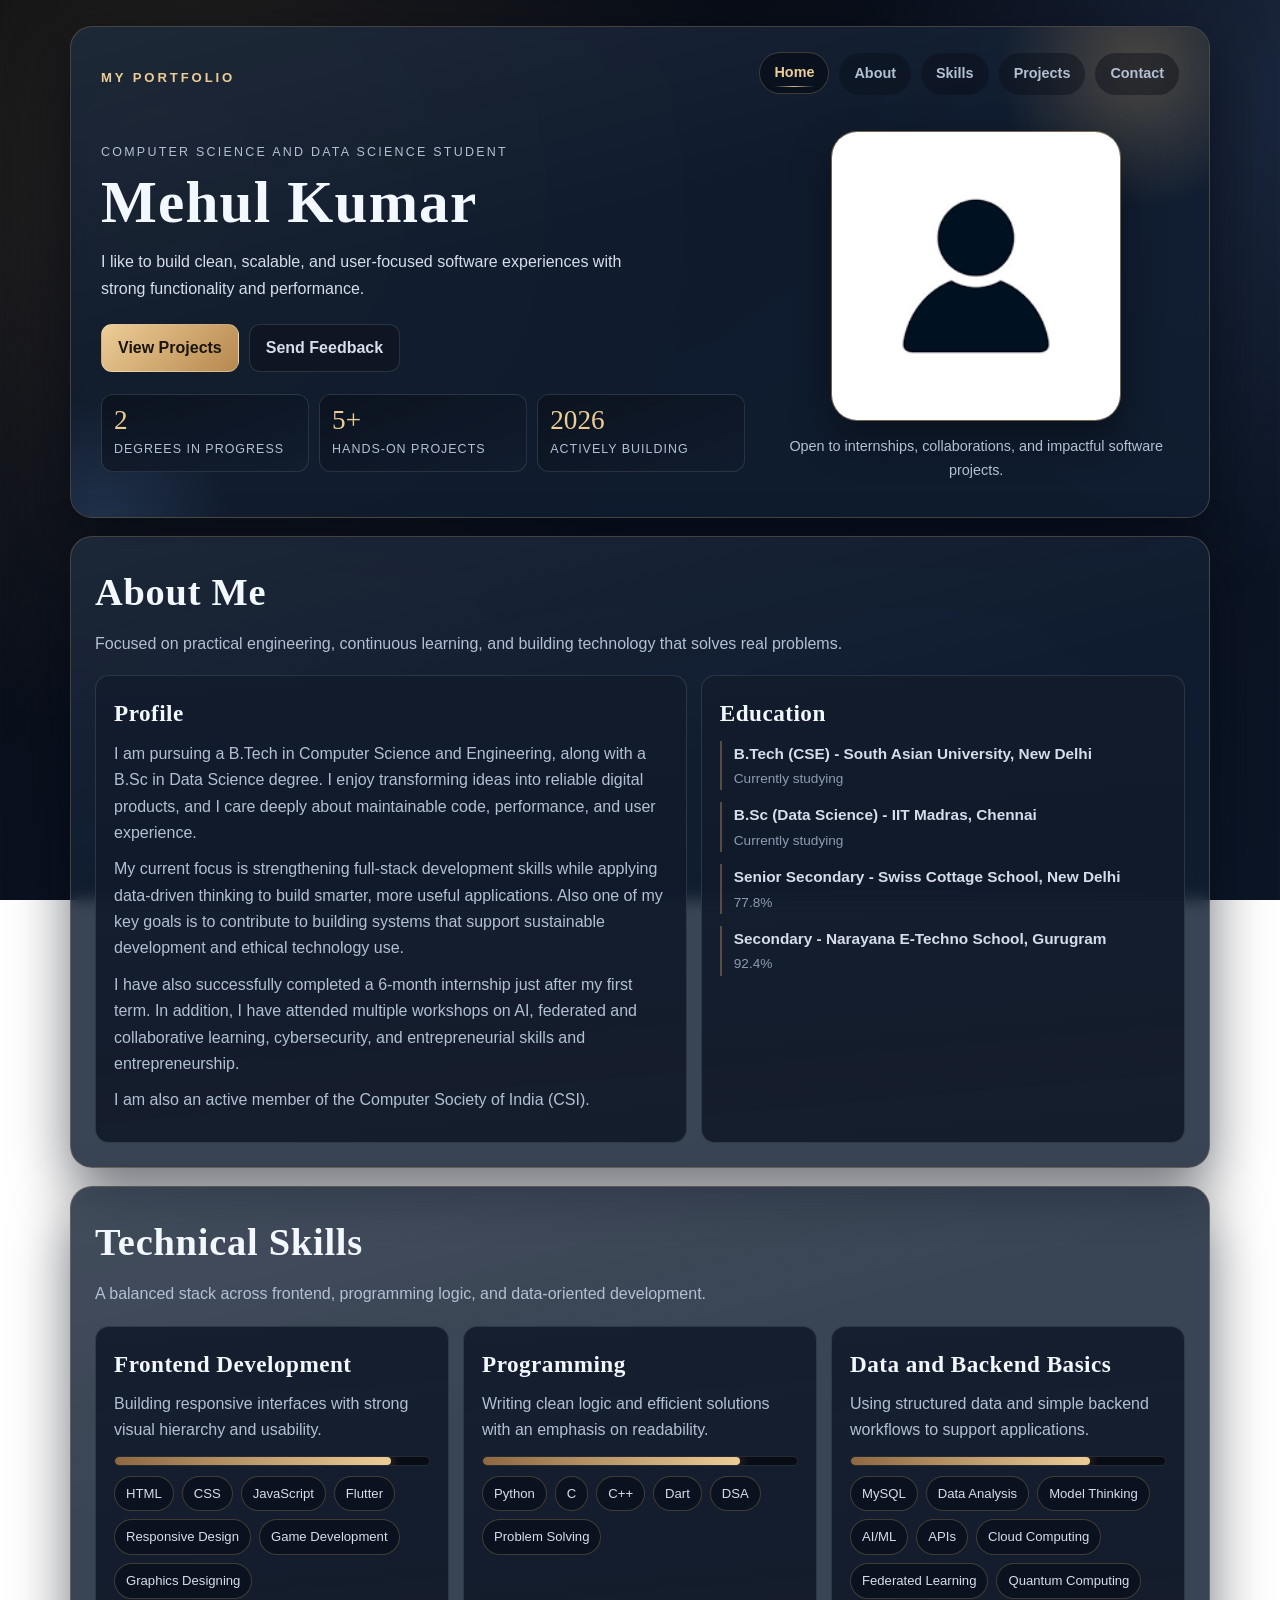
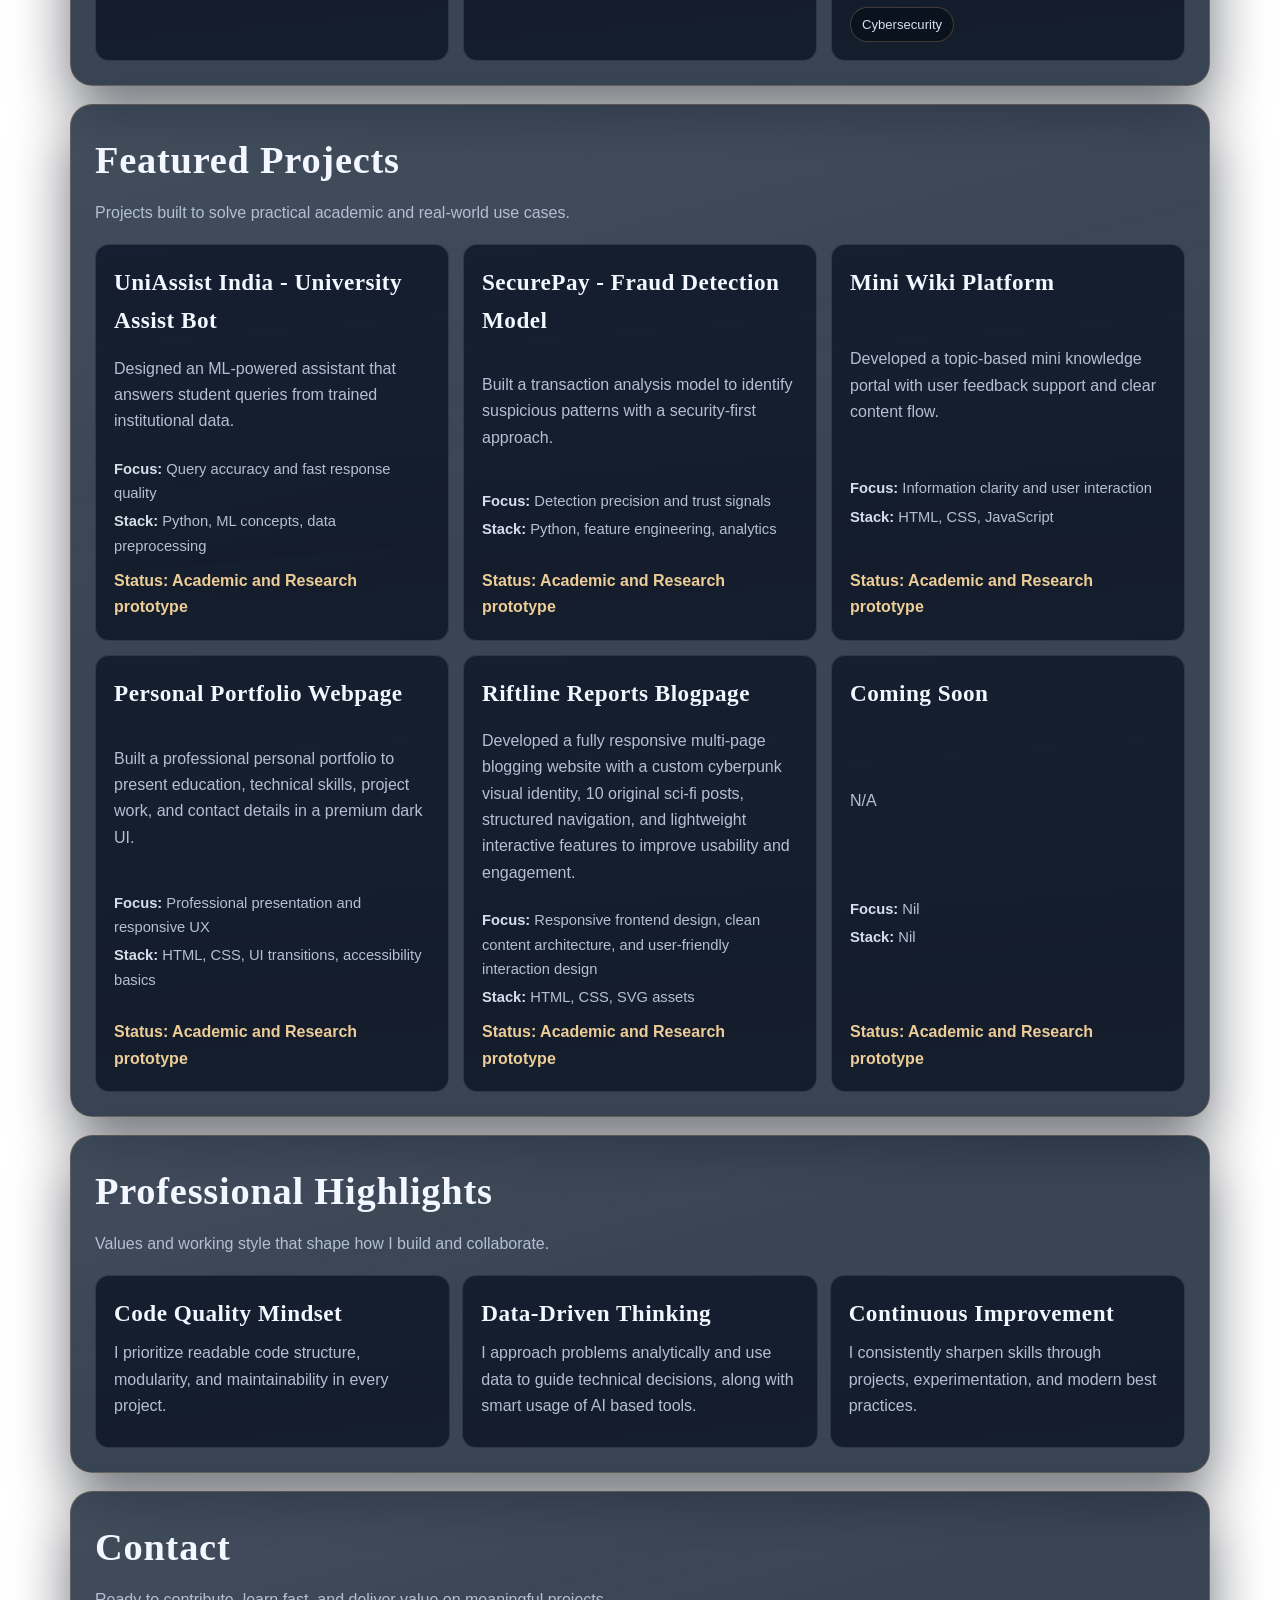
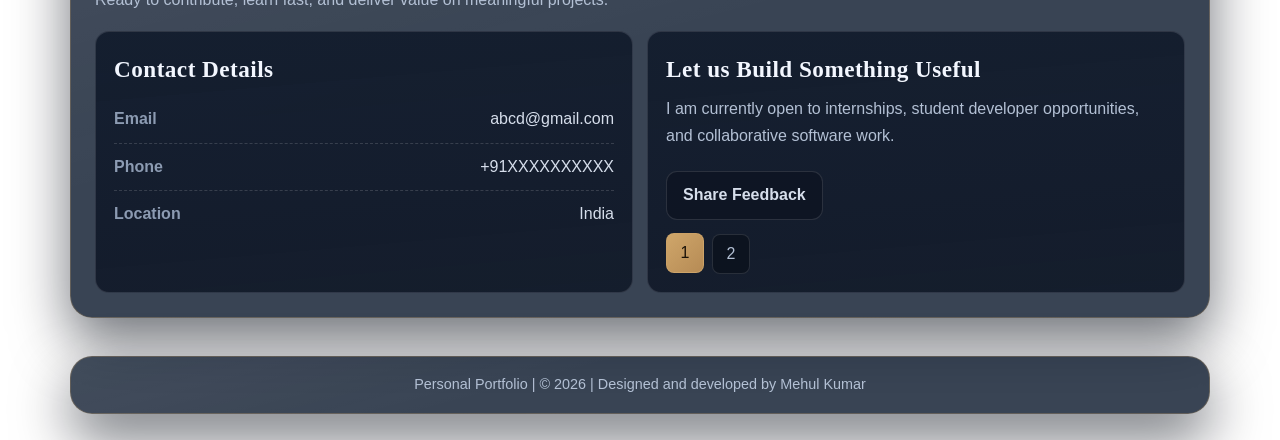
==== commit 93b74800: "Update index.html" ====
--- a/index.html
+++ b/index.html
@@ -168,6 +168,7 @@
                     <li>Cloud Computing</li>
                     <li>Federated Learning</li>
                     <li>Quantum Computing</li>
+                    <li>Cybersecurity</li>
                 </ul>
             </article>
         </div>
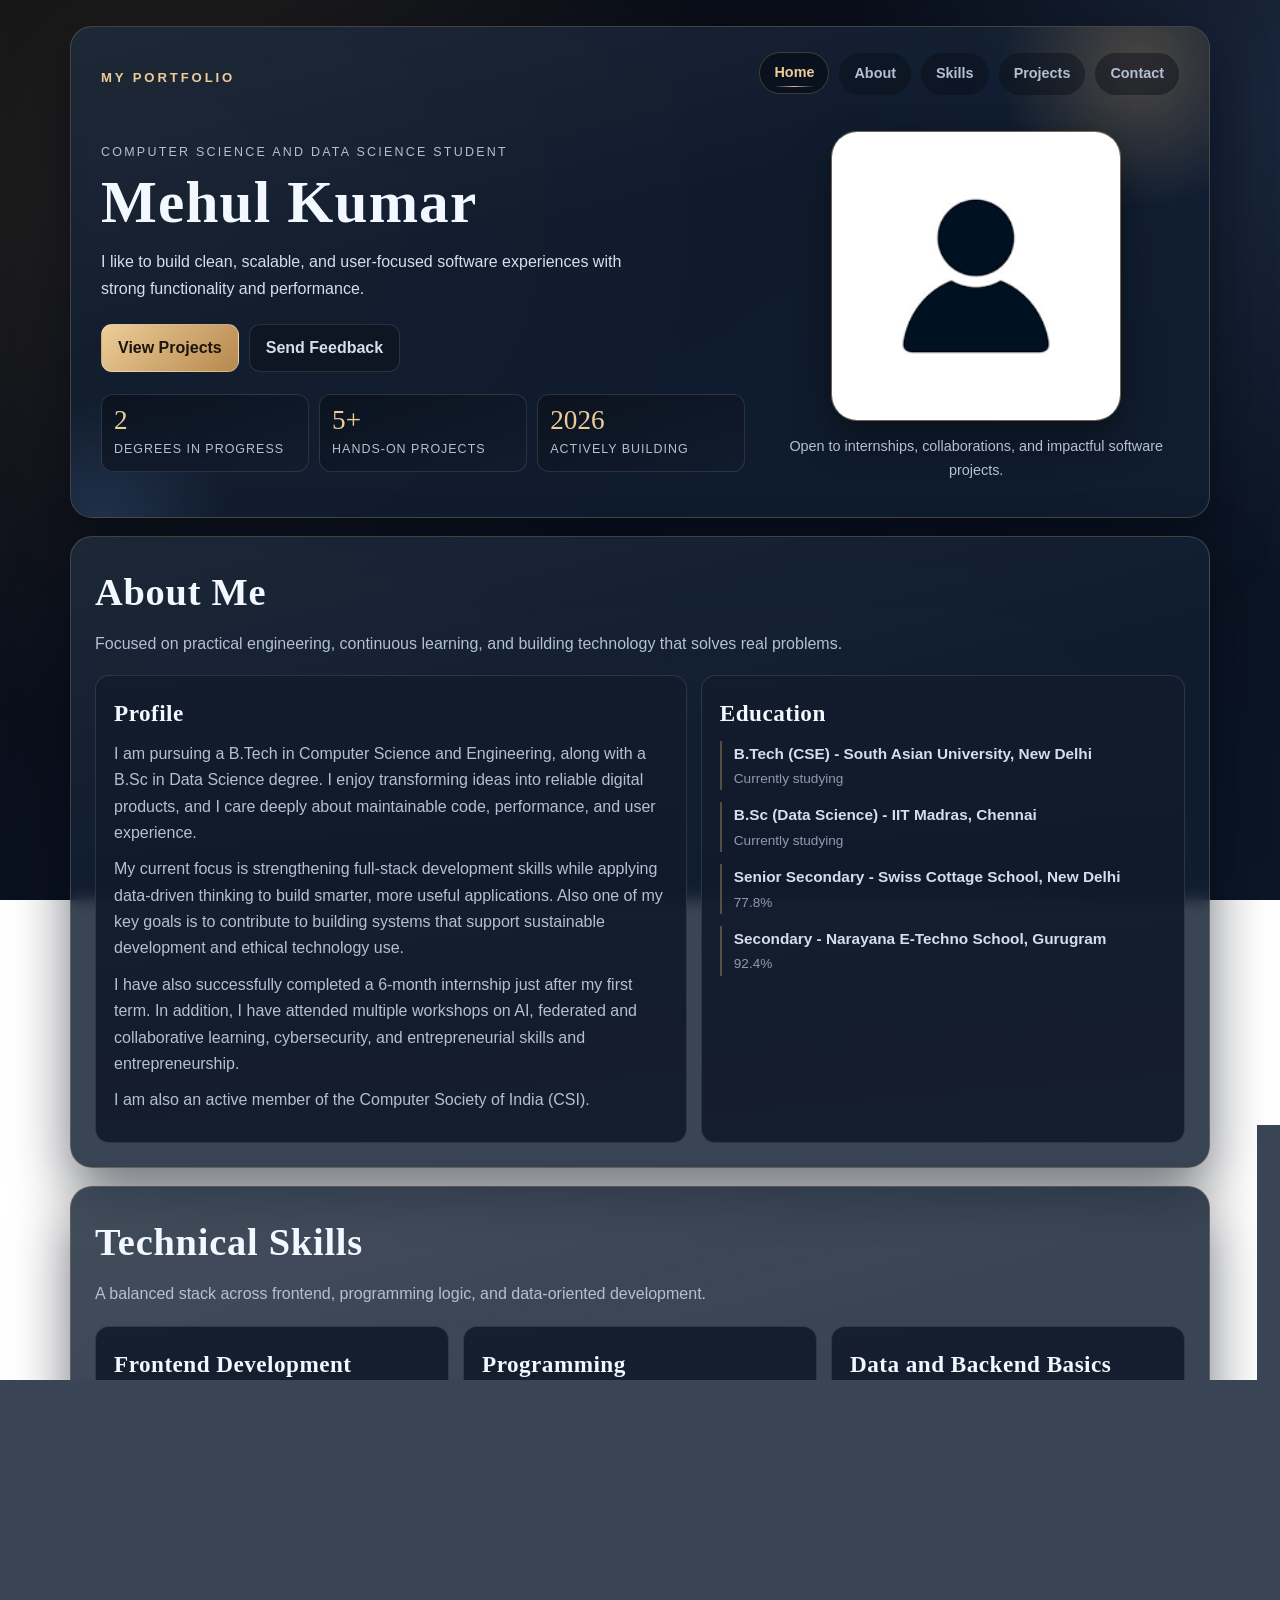
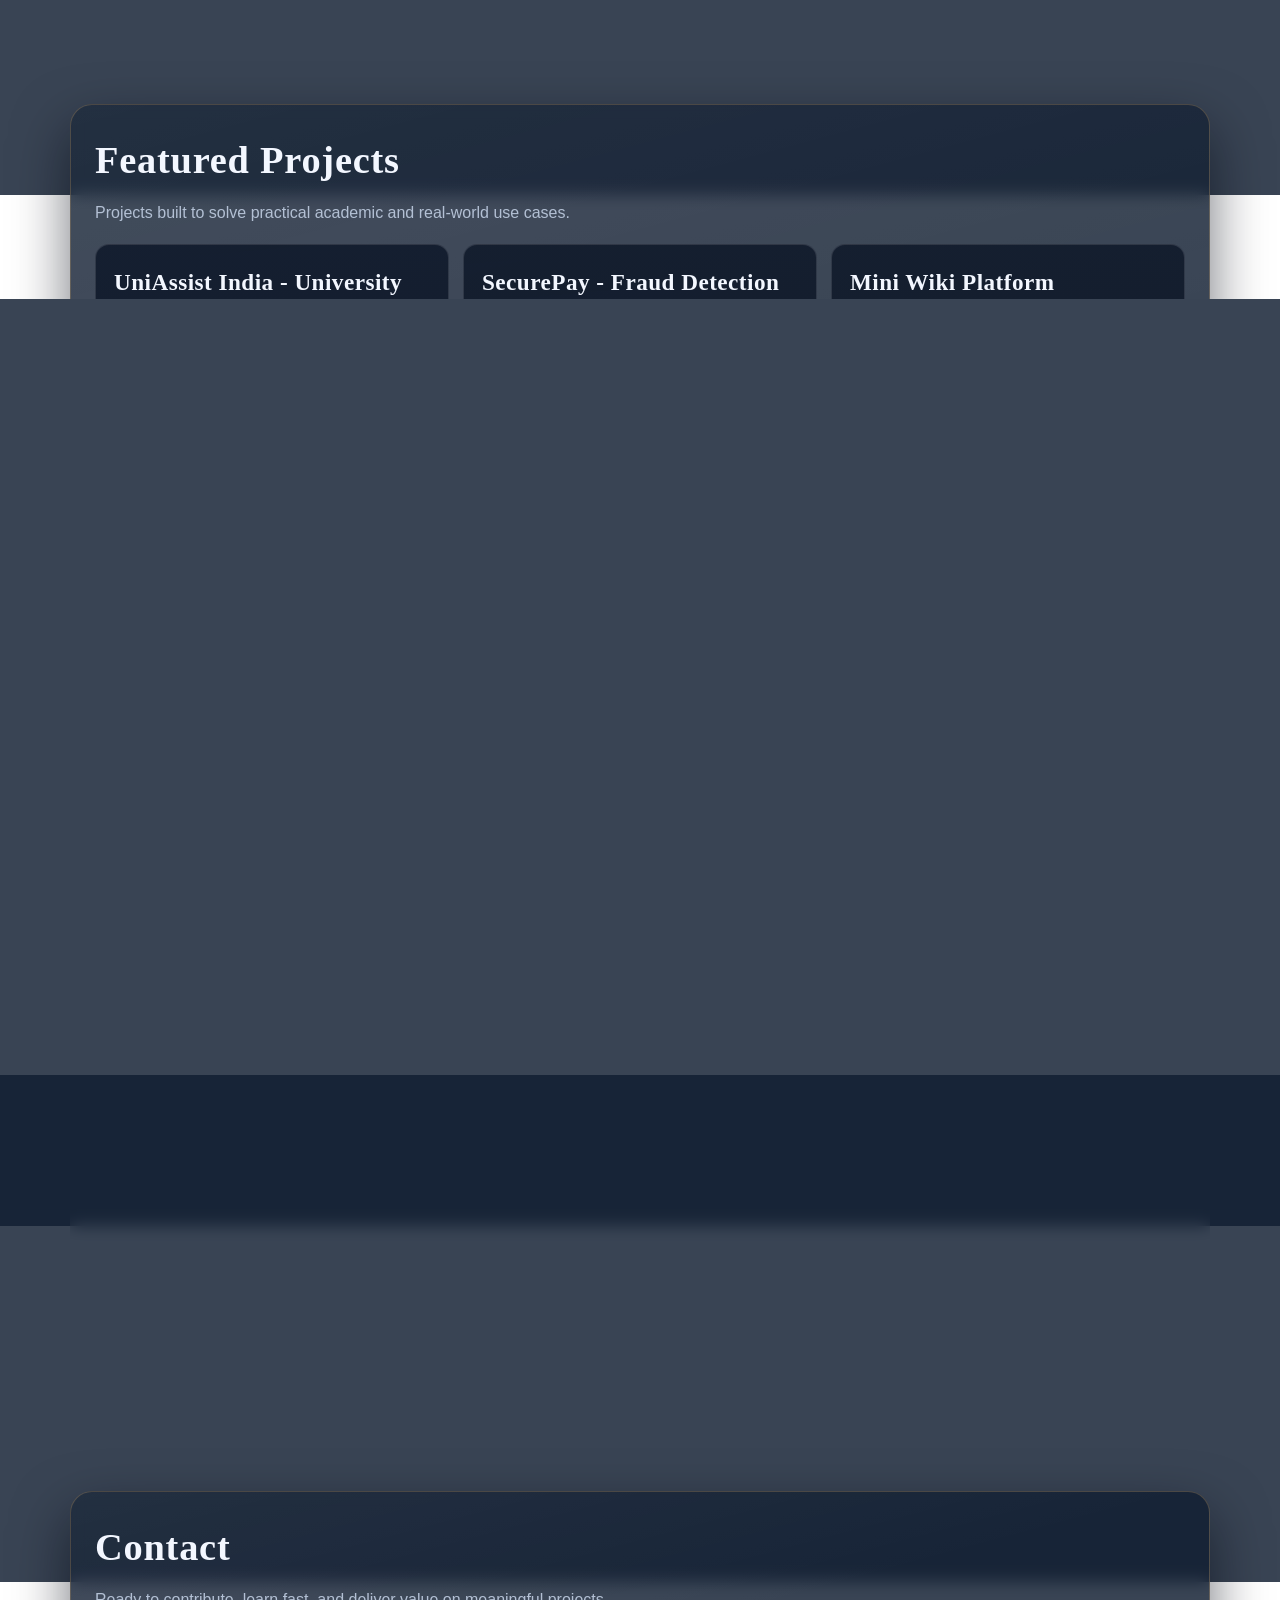
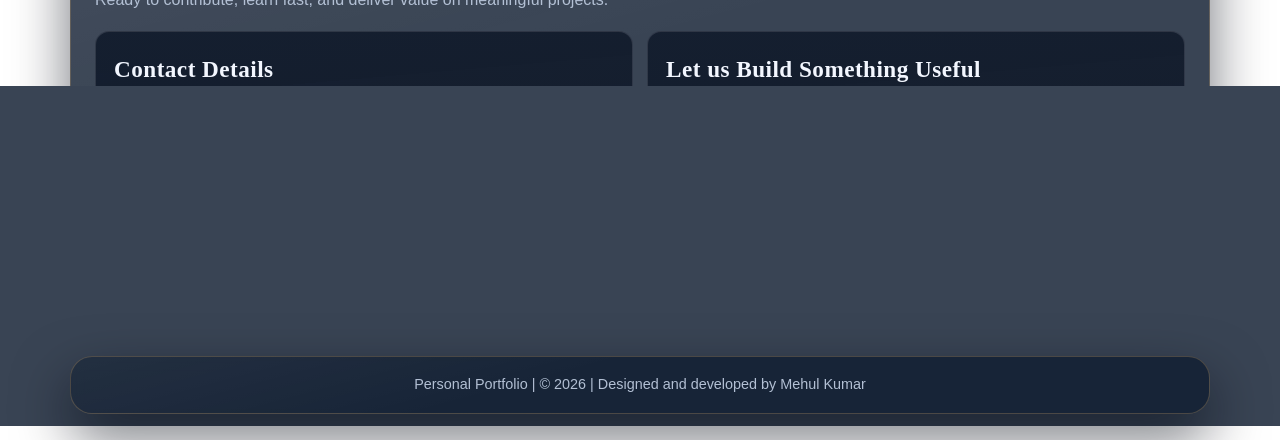
==== commit 58bf67a9: "Update index.html" ====
--- a/index.html
+++ b/index.html
@@ -242,13 +242,13 @@
             </article>
 
             <article class="project-card">
-                <h3>Coming Soon</h3>
-                <p>
-                    N/A
-                </p>
-                <ul class="project-meta">
-                    <li><strong>Focus:</strong> Nil</li>
-                    <li><strong>Stack:</strong> Nil</li>
+                <h3>Rove India Webpage</h3>
+                <p>
+                    Built a professional, commercial use static website for tourism in India. It has features like admin login to manage uploads of videos, pictures and description etc and different pages for evert State and U.T. 
+                </p>
+                <ul class="project-meta">
+                    <li><strong>Focus:</strong> Clean and highly responsive U.I. and frontend</li>
+                    <li><strong>Stack:</strong> HTML, CSS, Vanilla JS, LocalStorage, optional Fetch/Cloud Sync, optional GA4/Clarity.</li>
                 </ul>
                 <span class="text-link">Status: Academic and Research prototype</span>
             </article>
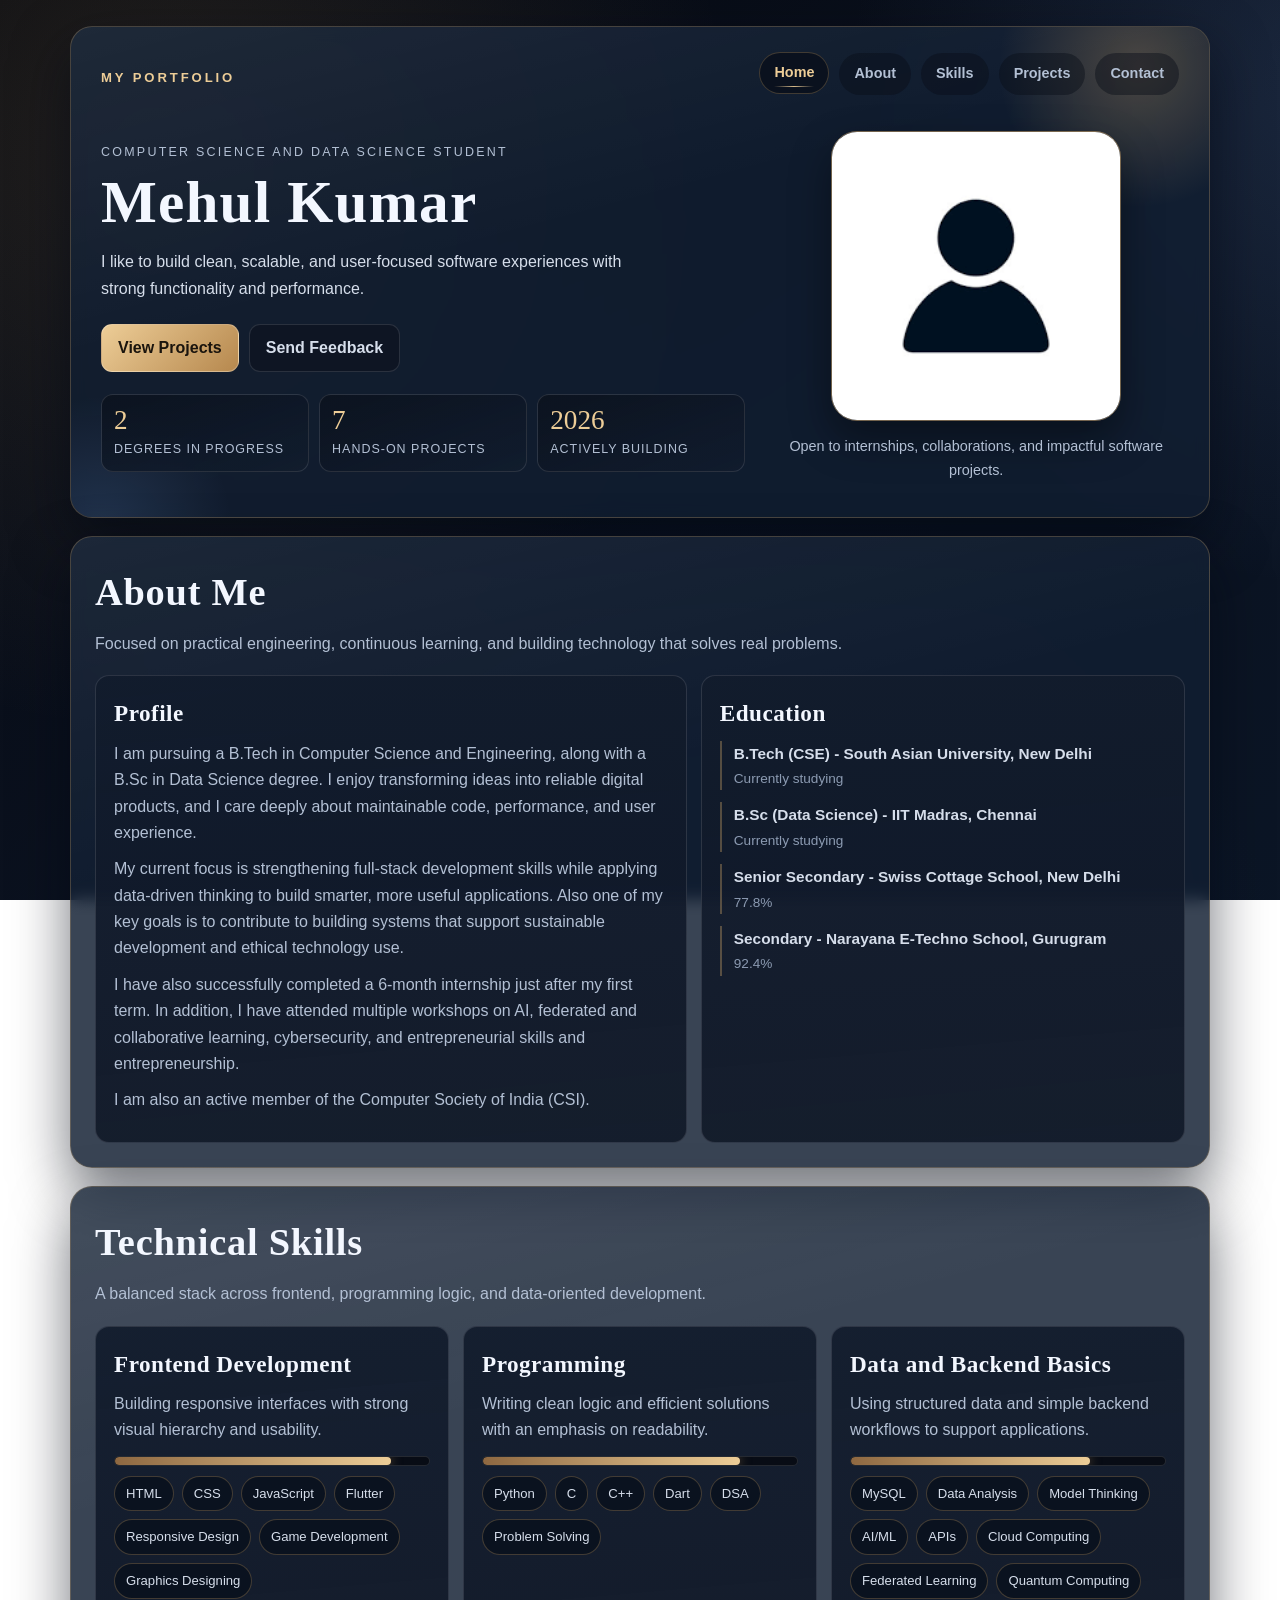
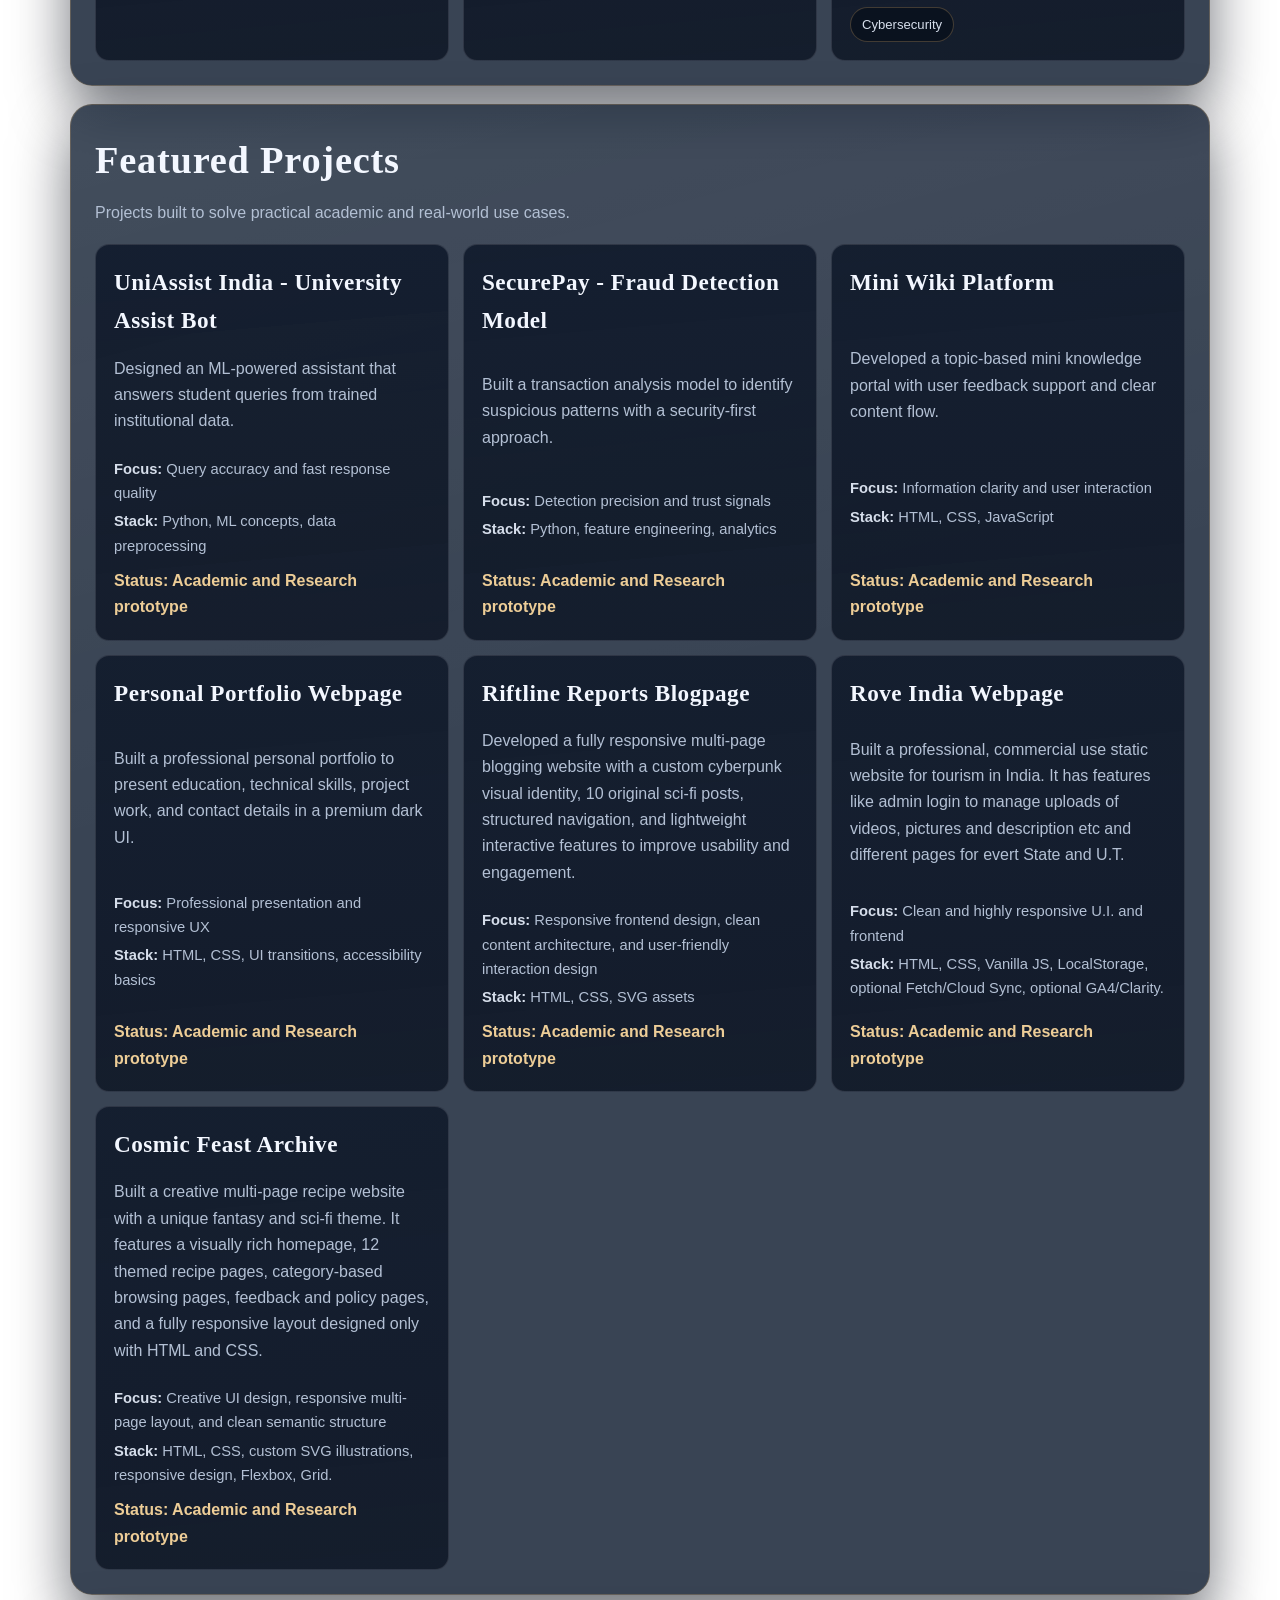
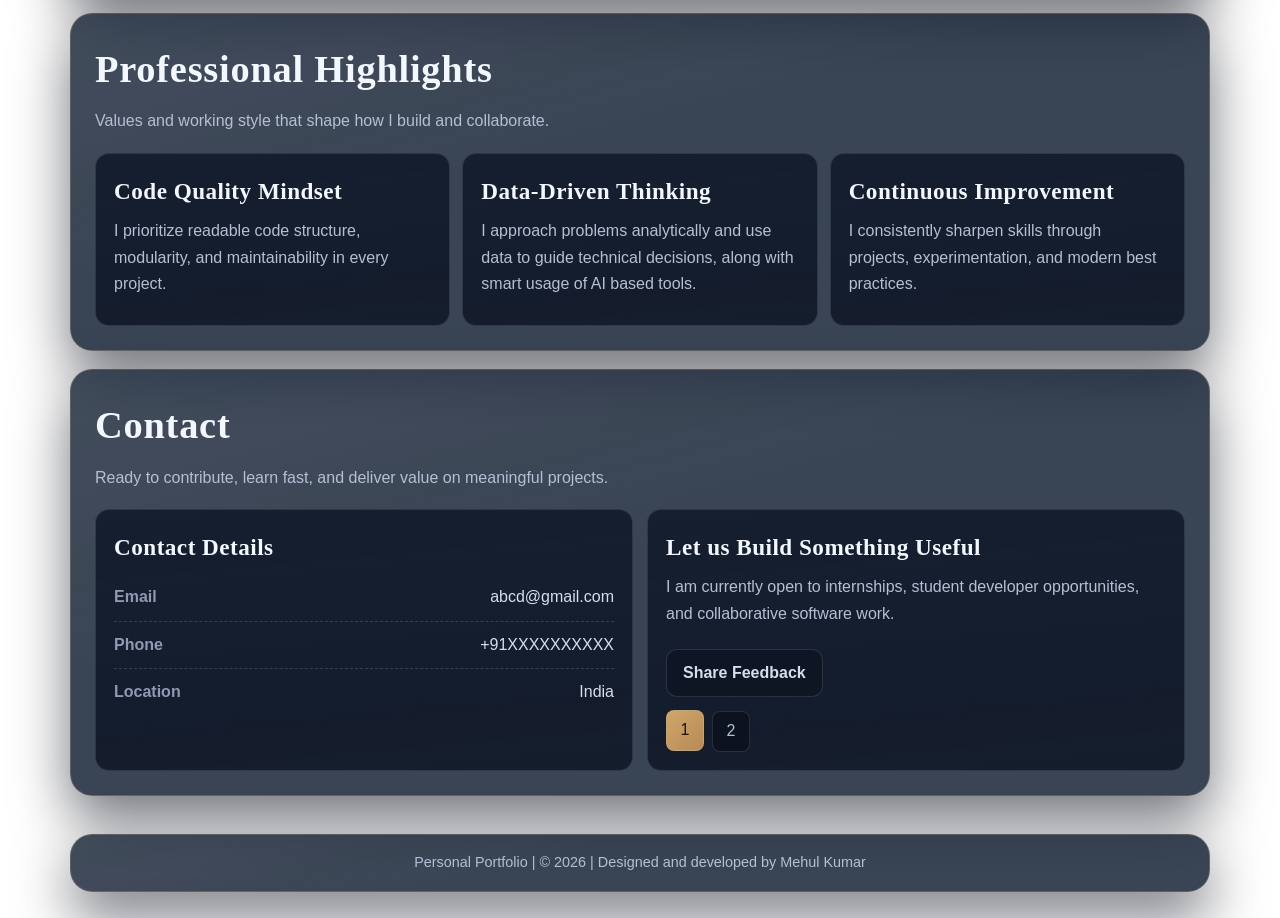
==== commit 6ec97f57: "Update index.html" ====
--- a/index.html
+++ b/index.html
@@ -48,7 +48,7 @@
                     <span class="stat-label">Degrees In Progress</span>
                 </li>
                 <li>
-                    <span class="stat-value">5+</span>
+                    <span class="stat-value">7</span>
                     <span class="stat-label">Hands-on Projects</span>
                 </li>
                 <li>
@@ -252,6 +252,18 @@
                 </ul>
                 <span class="text-link">Status: Academic and Research prototype</span>
             </article>
+
+            <article class="project-card">
+                <h3>Cosmic Feast Archive</h3>
+                <p>
+                    Built a creative multi-page recipe website with a unique fantasy and sci-fi theme. It features a visually rich homepage, 12 themed recipe pages, category-based browsing pages, feedback and policy pages, and a fully responsive layout designed only with HTML and CSS.
+                </p>
+                <ul class="project-meta">
+                    <li><strong>Focus:</strong> Creative UI design, responsive multi-page layout, and clean semantic structure</li>
+                    <li><strong>Stack:</strong> HTML, CSS, custom SVG illustrations, responsive design, Flexbox, Grid.</li>
+                </ul>
+                <span class="text-link">Status: Academic and Research prototype</span>
+            </article>
         </div>
     </section>
 
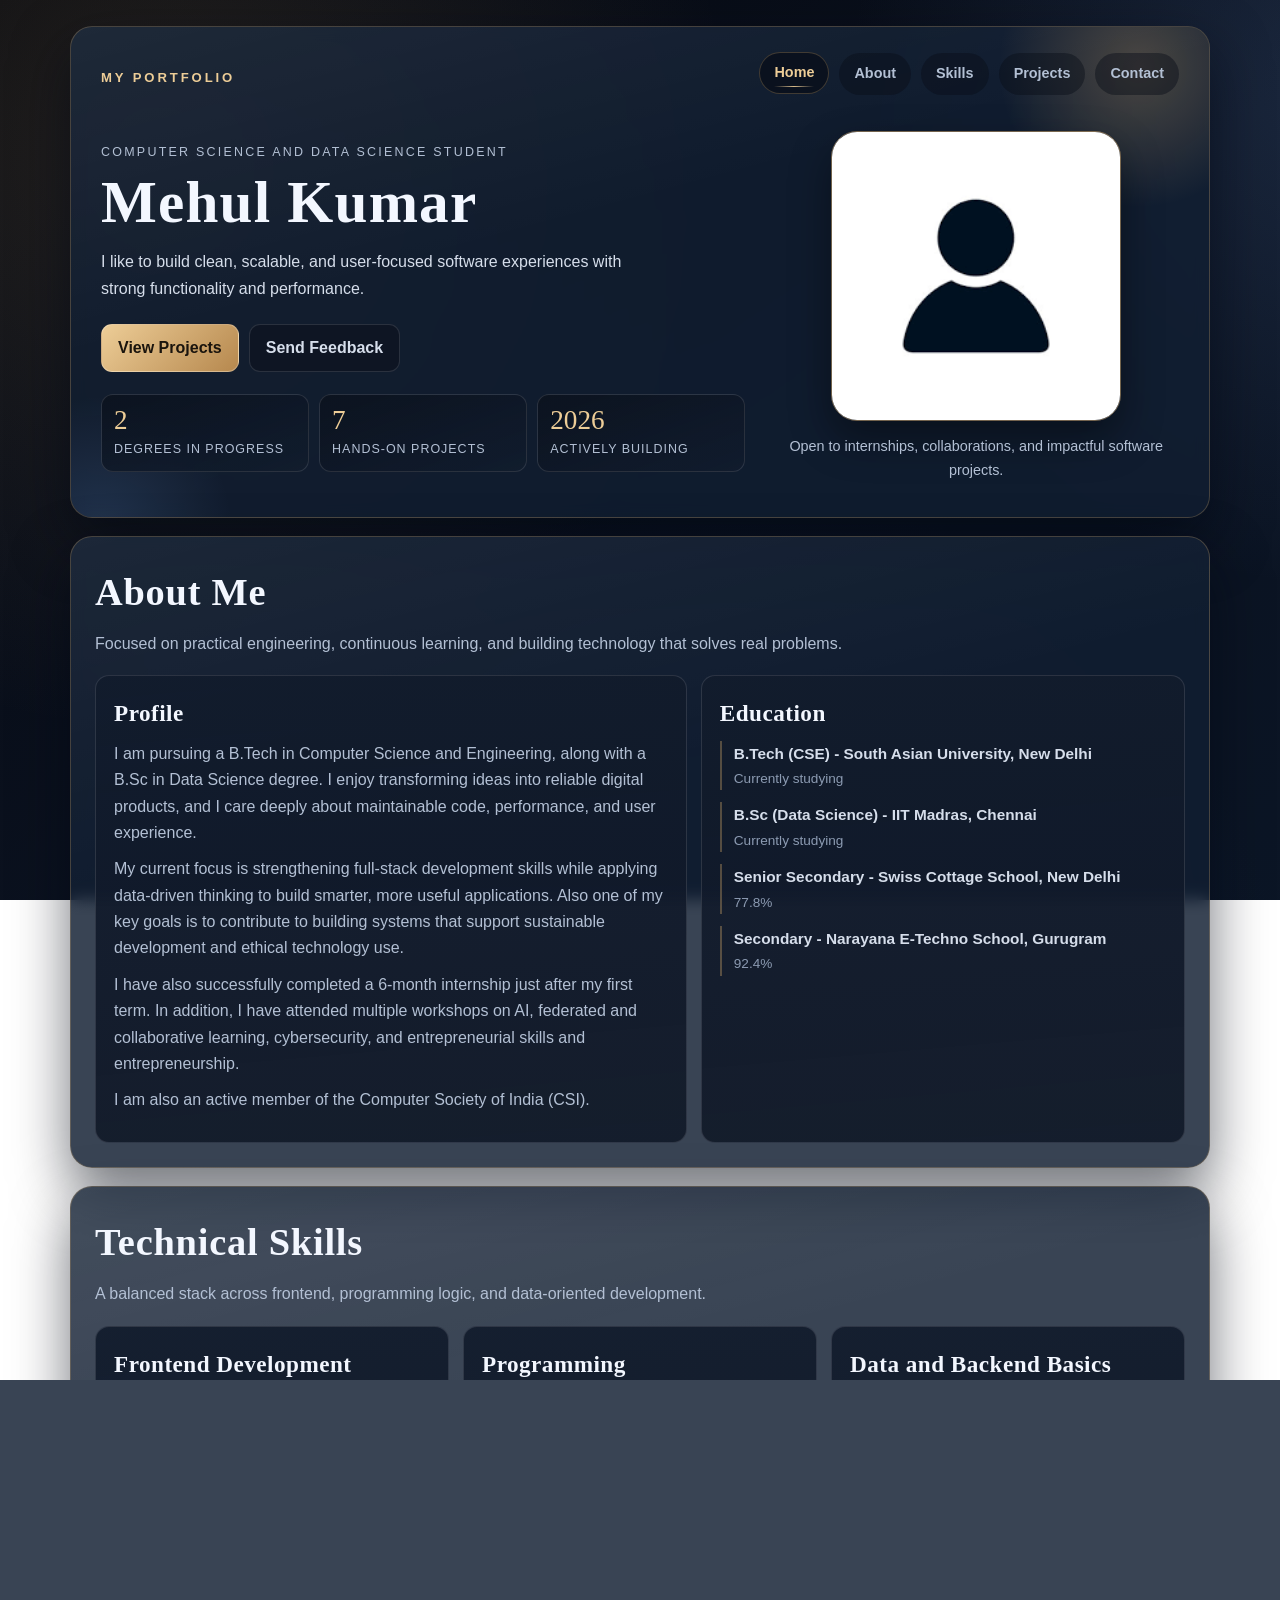
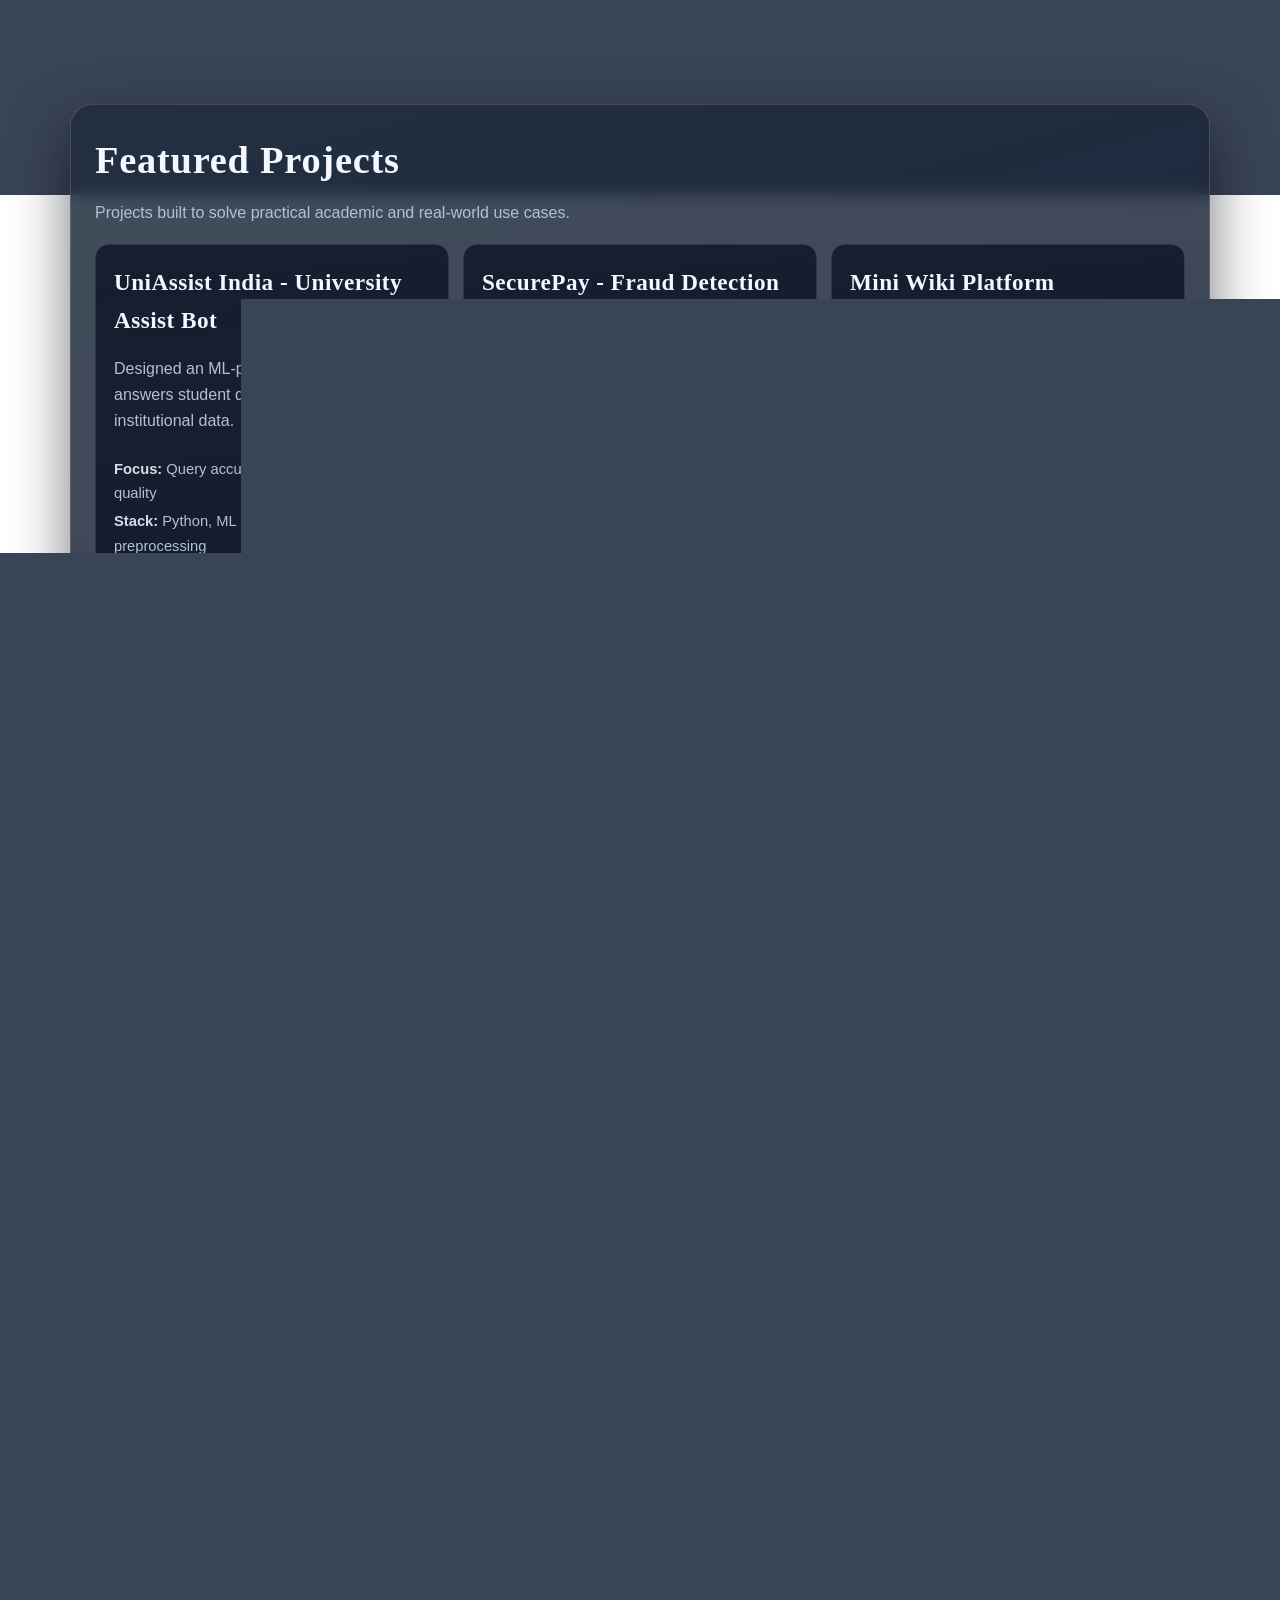
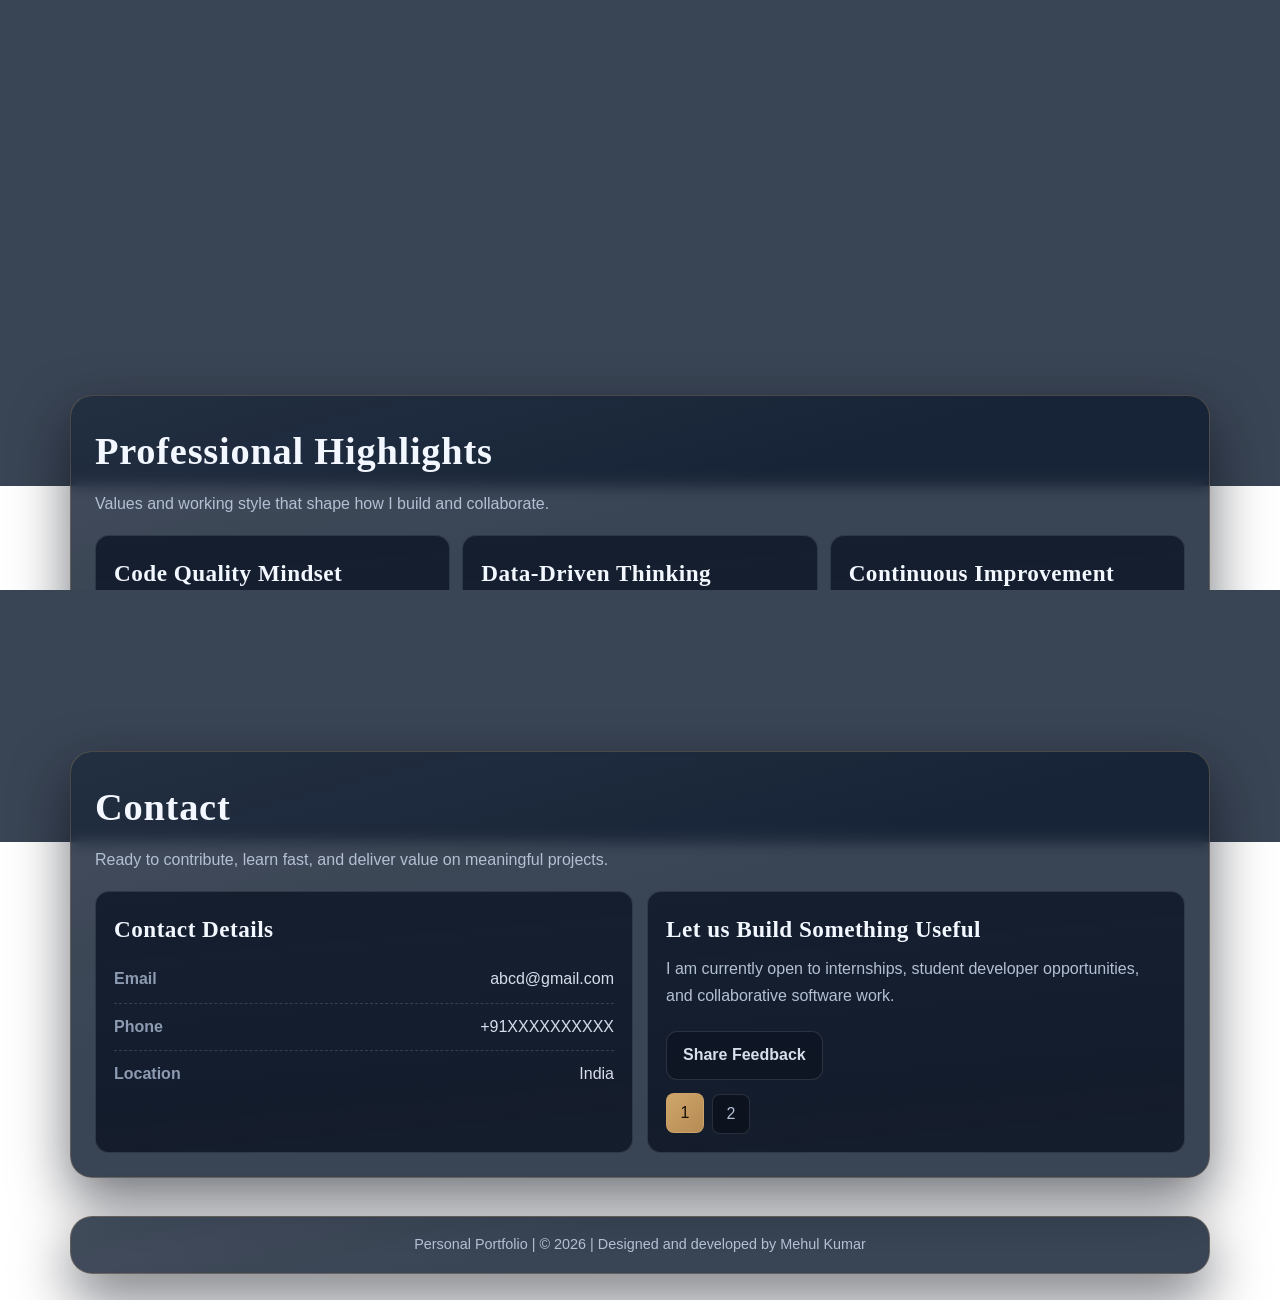
==== commit aa855eed: "Enhance portfolio: add JS interactivity, responsive nav, mobile menu, and new project cards (AURELIA" ====
--- a/index.html
+++ b/index.html
@@ -18,7 +18,9 @@
     <div class="top-bar">
         <p class="brand">MY Portfolio</p>
 
-        <nav aria-label="Primary navigation">
+        <button class="nav-toggle" aria-controls="primary-nav" aria-expanded="false" aria-label="Open navigation">☰</button>
+
+        <nav id="primary-nav" aria-label="Primary navigation">
             <ul class="menu">
                 <li><a href="#top" class="active">Home</a></li>
                 <li><a href="#intro">About</a></li>
@@ -264,6 +266,43 @@
                 </ul>
                 <span class="text-link">Status: Academic and Research prototype</span>
             </article>
+
+            <article class="project-card">
+                <h3>AURELIA (Private)</h3>
+                <p>
+                    Advanced conversational AI assistant modernized to a production-ready Python application (AURELIA v4.0). Features robust NLP, memory management, and cross-platform action capabilities.
+                </p>
+                <ul class="project-meta">
+                    <li><strong>Focus:</strong> Conversational AI, intent & entity recognition, memory-driven dialogue</li>
+                    <li><strong>Stack:</strong> Python 3.10+ • pytest • mypy • Black • Ruff • pyttsx3 (optional TTS)</li>
+                </ul>
+                <p style="margin:6px 0 0;color:var(--text-300);font-size:0.92rem">Highlights: production packaging (pyproject.toml), CI (GitHub Actions), 31/31 tests passed, graceful headless desktop automation.</p>
+                <span class="text-link">Status: Private — repo available on request</span>
+            </article>
+
+            <article class="project-card">
+                <h3>Course Selection Portal</h3>
+                <p>
+                    Interactive course browser with search, filters, save/select and a compact UI. Implements localStorage for saved selections and client-side filtering for fast browsing.
+                </p>
+                <ul class="project-meta">
+                    <li><strong>Focus:</strong> Usability and client-side UX</li>
+                    <li><strong>Stack:</strong> HTML, CSS, JavaScript</li>
+                </ul>
+                <a class="text-link" href="https://github.com/MehulKumar24/Course-Selection-Portal" target="_blank" rel="noopener">View repository</a>
+            </article>
+
+            <article class="project-card">
+                <h3>EcoSphere</h3>
+                <p>
+                    EcoSphere is a sustainability-focused PWA delivering educational content, case studies, a global organization directory, and offline-first support via a service worker.
+                </p>
+                <ul class="project-meta">
+                    <li><strong>Focus:</strong> Sustainability education and PWA UX</li>
+                    <li><strong>Stack:</strong> HTML, CSS, Vanilla JS, Service Worker, PWA</li>
+                </ul>
+                <a class="text-link" href="https://github.com/MehulKumar24/EcoSphere" target="_blank" rel="noopener">View repository</a>
+            </article>
         </div>
     </section>
 
@@ -330,5 +369,6 @@
 <script>
     document.getElementById("year").textContent = new Date().getFullYear();
 </script>
+<script src="script.js"></script>
 </body>
 </html>
--- a/style.css
+++ b/style.css
@@ -175,6 +175,17 @@
     flex-wrap: wrap;
 }
 
+.nav-toggle {
+    display: none;
+    background: transparent;
+    border: 1px solid transparent;
+    color: var(--text-100);
+    padding: 8px 10px;
+    border-radius: 10px;
+    font-size: 1.05rem;
+    cursor: pointer;
+}
+
 .menu a {
     display: inline-block;
     position: relative;
@@ -787,6 +798,38 @@
         max-width: 350px;
         margin: 0 auto;
     }
+
+    .nav-toggle {
+        display: inline-flex;
+        align-items: center;
+        justify-content: center;
+    }
+
+    /* Mobile: hide the inline horizontal menu and present a collapsible panel */
+    .menu {
+        display: none;
+        position: fixed;
+        left: 14px;
+        right: 14px;
+        top: 72px;
+        padding: 12px;
+        border-radius: 12px;
+        flex-direction: column;
+        gap: 8px;
+        background: linear-gradient(175deg, rgba(18, 28, 45, 0.98), rgba(16, 24, 39, 0.96));
+        border: 1px solid var(--line-soft);
+        z-index: 9998;
+    }
+
+    body.nav-open .menu {
+        display: flex;
+    }
+
+    .menu a {
+        width: 100%;
+        padding: 12px 14px;
+        border-radius: 10px;
+    }
 }
 
 @media (max-width: 760px) {
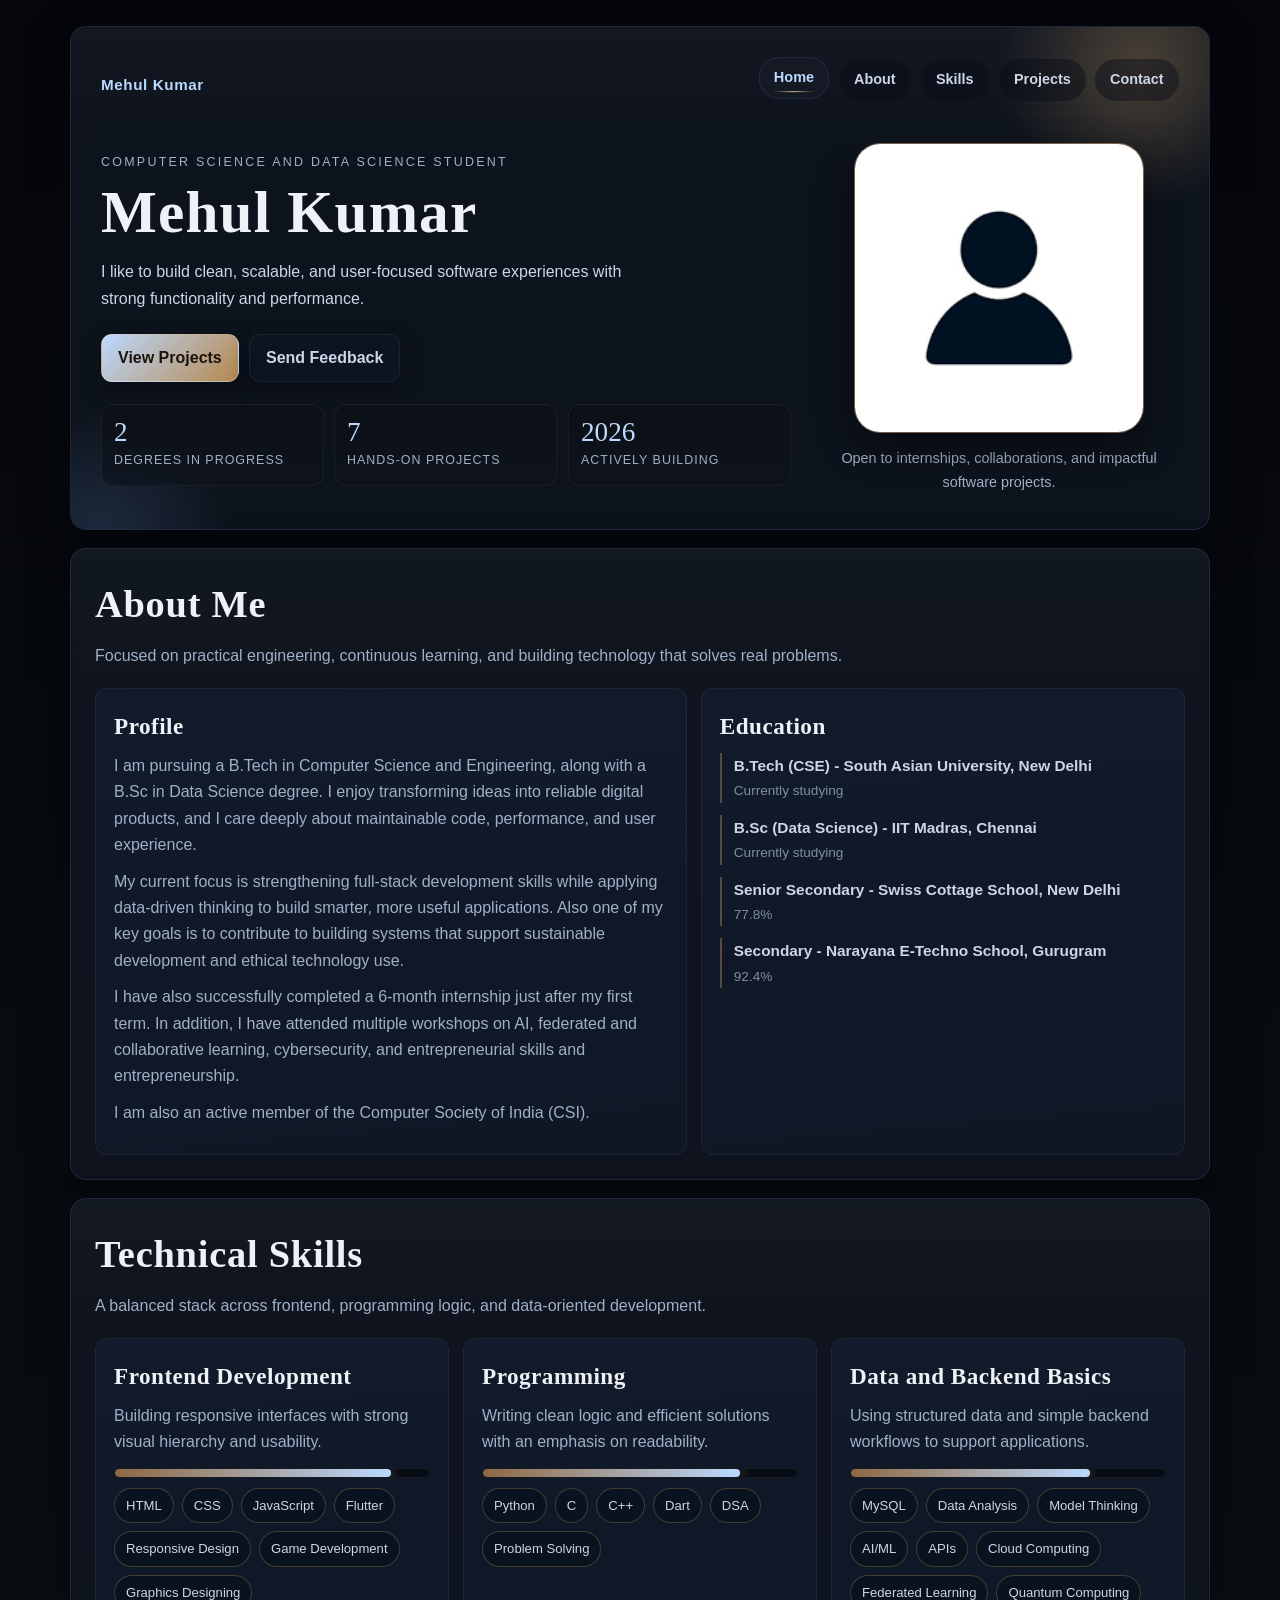
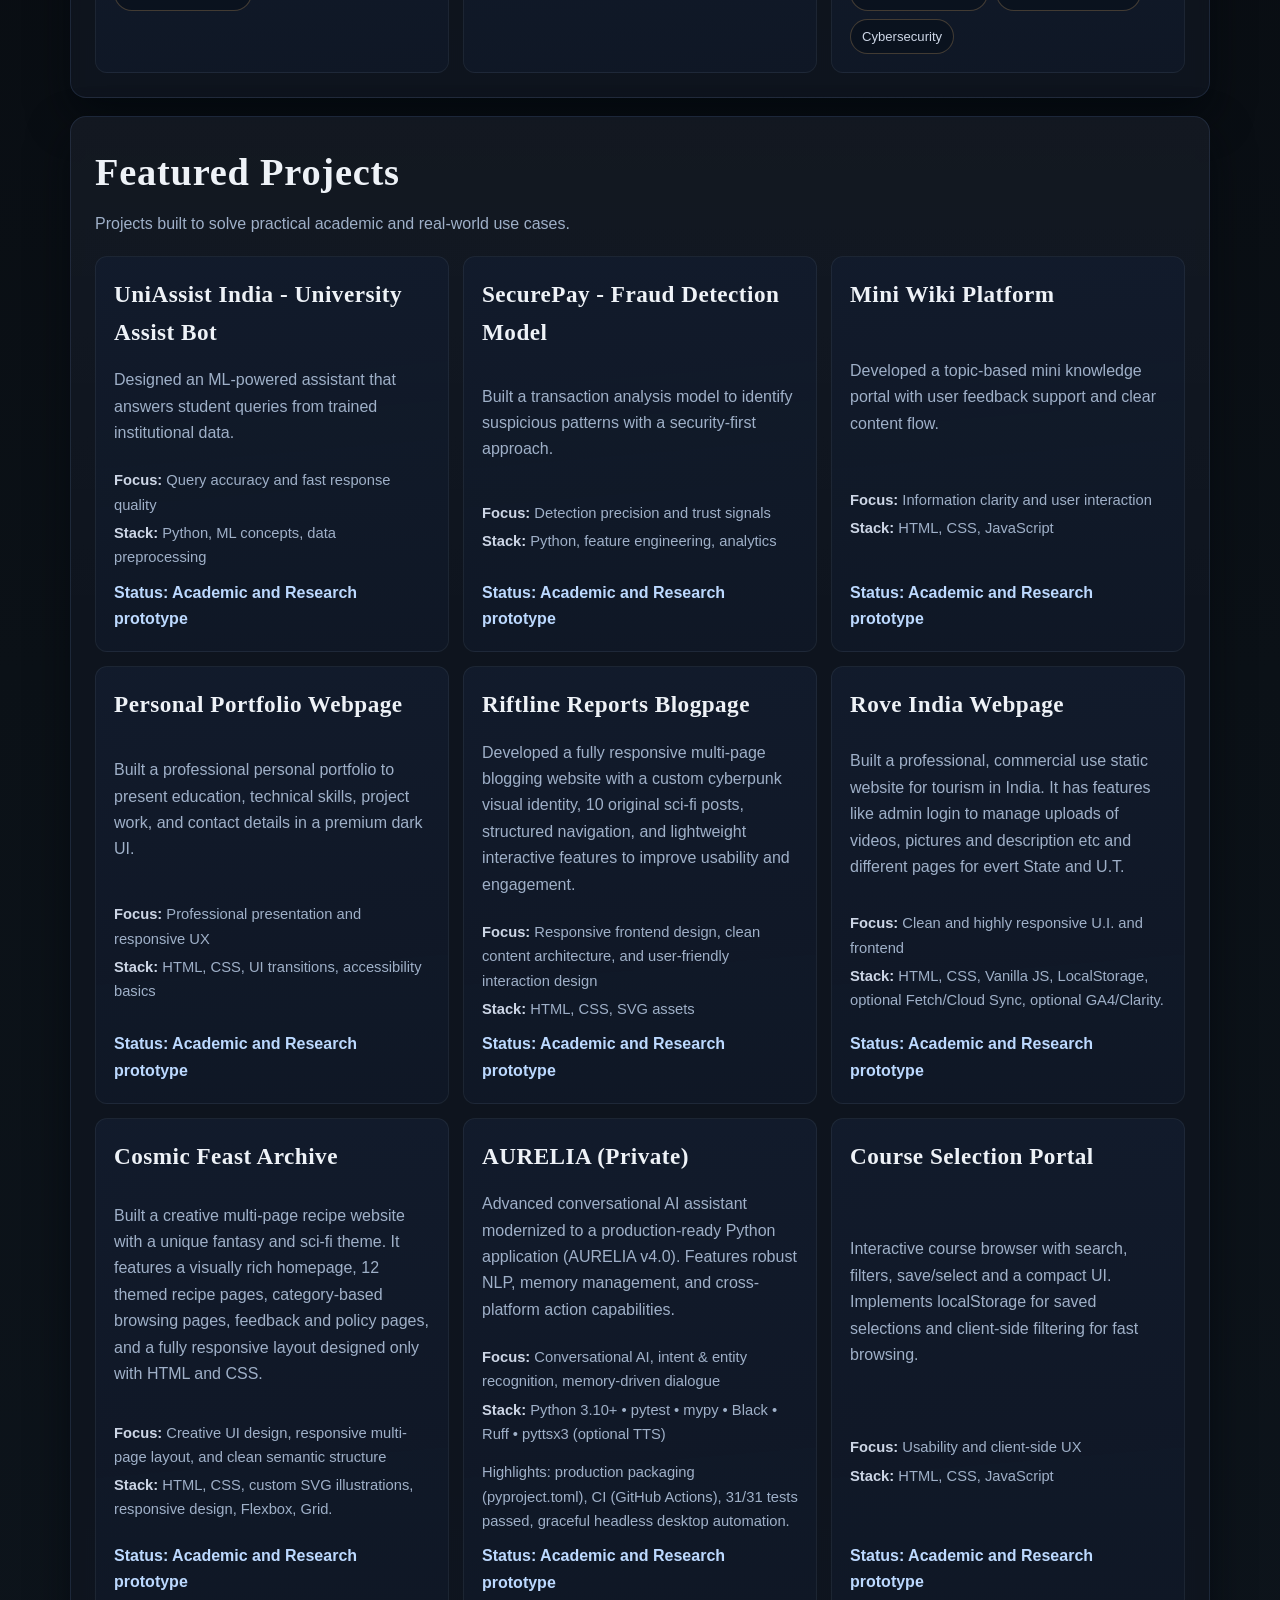
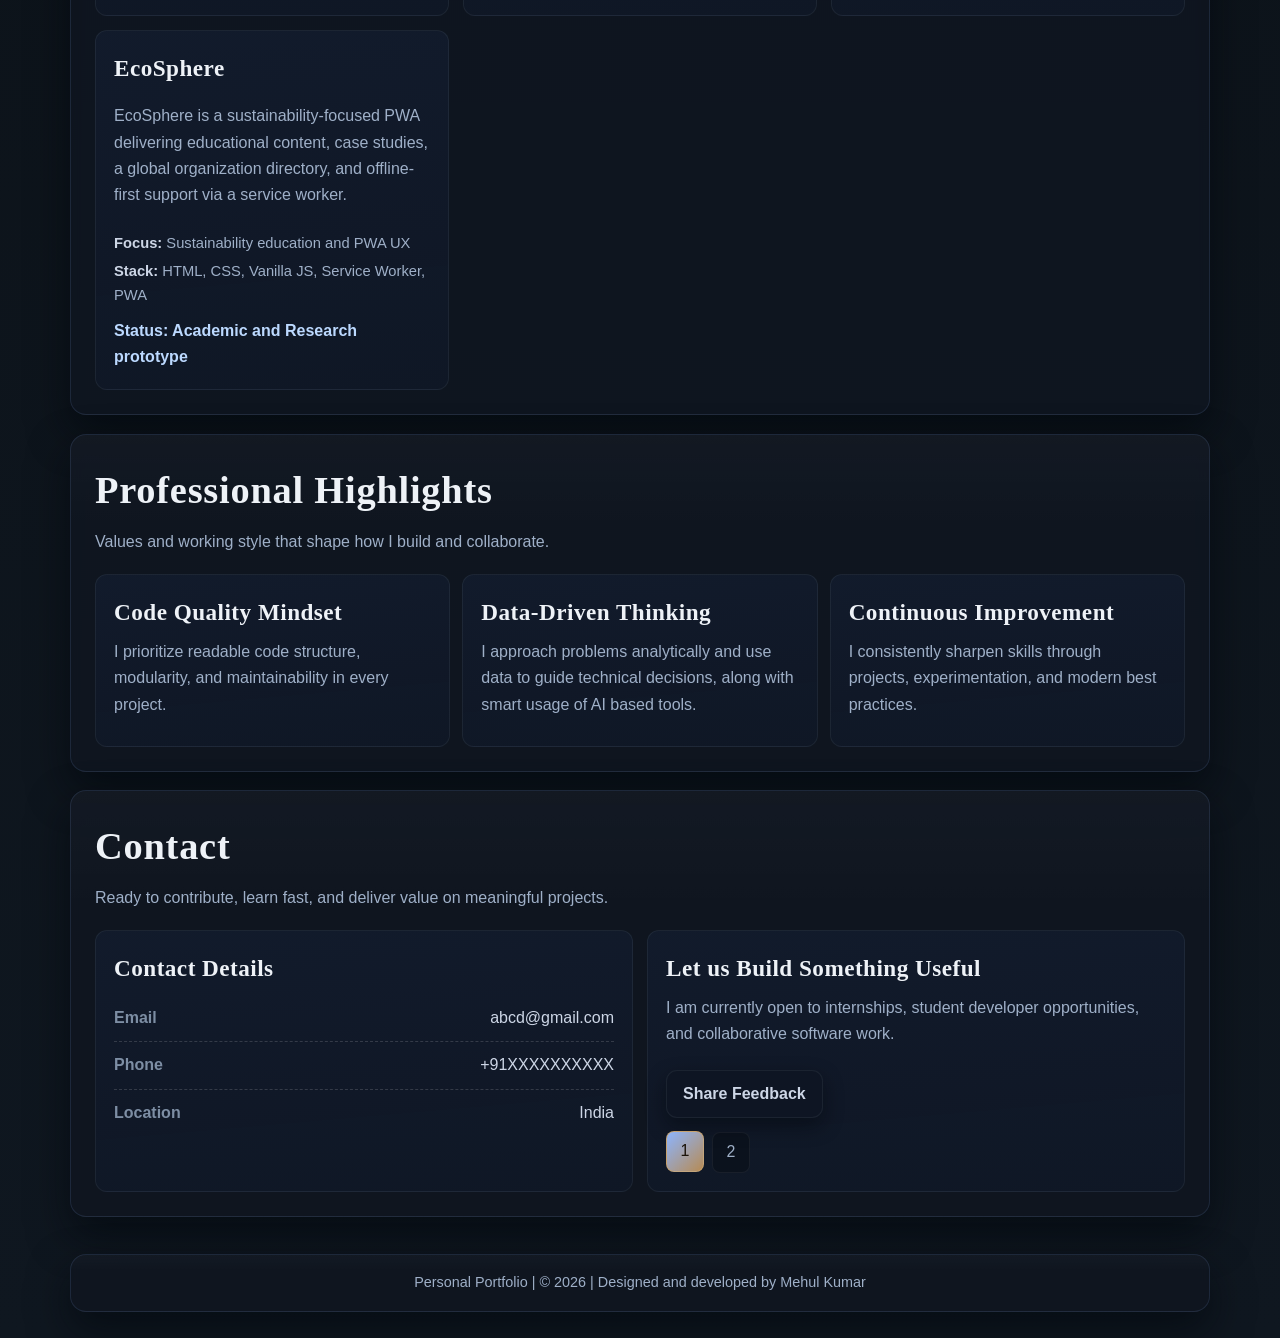
==== commit ae4ebb3d: "chore: polish dark UI, improve scroll performance" ====
--- a/index.html
+++ b/index.html
@@ -16,7 +16,7 @@
 
 <header id="top" class="hero panel">
     <div class="top-bar">
-        <p class="brand">MY Portfolio</p>
+        <p class="brand">Mehul Kumar</p>
 
         <button class="nav-toggle" aria-controls="primary-nav" aria-expanded="false" aria-label="Open navigation">☰</button>
 
@@ -277,7 +277,7 @@
                     <li><strong>Stack:</strong> Python 3.10+ • pytest • mypy • Black • Ruff • pyttsx3 (optional TTS)</li>
                 </ul>
                 <p style="margin:6px 0 0;color:var(--text-300);font-size:0.92rem">Highlights: production packaging (pyproject.toml), CI (GitHub Actions), 31/31 tests passed, graceful headless desktop automation.</p>
-                <span class="text-link">Status: Private — repo available on request</span>
+                <span class="text-link">Status: Academic and Research prototype</span>
             </article>
 
             <article class="project-card">
@@ -289,7 +289,7 @@
                     <li><strong>Focus:</strong> Usability and client-side UX</li>
                     <li><strong>Stack:</strong> HTML, CSS, JavaScript</li>
                 </ul>
-                <a class="text-link" href="https://github.com/MehulKumar24/Course-Selection-Portal" target="_blank" rel="noopener">View repository</a>
+                <span class="text-link">Status: Academic and Research prototype</span>
             </article>
 
             <article class="project-card">
@@ -301,7 +301,7 @@
                     <li><strong>Focus:</strong> Sustainability education and PWA UX</li>
                     <li><strong>Stack:</strong> HTML, CSS, Vanilla JS, Service Worker, PWA</li>
                 </ul>
-                <a class="text-link" href="https://github.com/MehulKumar24/EcoSphere" target="_blank" rel="noopener">View repository</a>
+                <span class="text-link">Status: Academic and Research prototype</span>
             </article>
         </div>
     </section>
--- a/style.css
+++ b/style.css
@@ -1,20 +1,21 @@
 :root {
-    --bg-950: #05080f;
-    --bg-900: #0b1220;
-    --bg-850: #101a2b;
-    --panel: rgba(18, 31, 50, 0.83);
-    --panel-solid: #13213a;
-    --text-100: #f3f7ff;
-    --text-200: #d6deeb;
-    --text-300: #b3c0d4;
-    --text-400: #8c9bb2;
-    --accent: #cfa66a;
-    --accent-strong: #edcd97;
-    --line: rgba(207, 166, 106, 0.28);
-    --line-soft: rgba(243, 247, 255, 0.12);
-    --shadow: 0 24px 56px rgba(2, 8, 18, 0.56);
-    --radius-lg: 22px;
-    --radius-md: 14px;
+    /* Professional dark palette */
+    --bg-950: #05060a;
+    --bg-900: #0b1117;
+    --bg-850: #0f1720;
+    --panel: rgba(16, 22, 32, 0.85);
+    --panel-solid: #0f1722;
+    --text-100: #eef2f7;
+    --text-200: #cdd6e6;
+    --text-300: #9fb0c8;
+    --text-400: #7d8ea4;
+    --accent: #8db5ff;
+    --accent-strong: #bcd9ff;
+    --line: rgba(141, 181, 255, 0.12);
+    --line-soft: rgba(238, 242, 247, 0.06);
+    --shadow: 0 18px 40px rgba(2, 6, 12, 0.6);
+    --radius-lg: 16px;
+    --radius-md: 12px;
 }
 
 *,
@@ -45,7 +46,11 @@
         linear-gradient(145deg, var(--bg-950), var(--bg-900) 46%, #0b1728 100%);
     background-attachment: fixed;
     background-size: 120% 120%;
-    animation: bgFloat 18s ease-in-out infinite alternate;
+    /* reduce repaint pressure while scrolling */
+    /* simpler, subtle background for a professional look */
+    background-attachment: scroll;
+    background-size: cover;
+    background: linear-gradient(180deg, var(--bg-950), var(--bg-900) 50%, var(--bg-850));
 }
 
 img {
@@ -91,11 +96,12 @@
 .panel {
     border: 1px solid var(--line);
     border-radius: var(--radius-lg);
-    background: linear-gradient(165deg, rgba(255, 255, 255, 0.05), transparent 42%), var(--panel);
-    backdrop-filter: blur(8px);
+    background: linear-gradient(180deg, rgba(255,255,255,0.02), transparent 28%), var(--panel);
+    backdrop-filter: blur(6px);
     box-shadow: var(--shadow);
-    animation: riseIn 0.7s ease both;
-    transition: transform 0.26s ease, border-color 0.26s ease, box-shadow 0.26s ease;
+    animation: riseIn 0.6s cubic-bezier(.2,.9,.3,1) both;
+    transition: transform 0.26s ease, border-color 0.26s ease, box-shadow 0.26s ease, opacity 0.26s ease;
+    will-change: transform, opacity;
 }
 
 section.panel:hover,
@@ -155,14 +161,15 @@
     justify-content: space-between;
     gap: 16px;
     flex-wrap: wrap;
+    padding: 6px 0;
 }
 
 .brand {
     margin: 0;
-    font-size: 0.82rem;
-    font-weight: 800;
-    text-transform: uppercase;
-    letter-spacing: 0.22em;
+    font-size: 0.95rem;
+    font-weight: 700;
+    text-transform: none;
+    letter-spacing: 0.04em;
     color: var(--accent-strong);
 }
 
@@ -193,11 +200,12 @@
     padding: 8px 14px;
     border-radius: 999px;
     border: 1px solid transparent;
-    color: var(--text-300);
+    color: var(--text-200);
     background: rgba(9, 14, 24, 0.46);
     font-size: 0.9rem;
     font-weight: 600;
     transition: transform 0.2s ease, color 0.2s ease, border-color 0.2s ease, background 0.2s ease;
+    will-change: transform, opacity;
 }
 
 .menu a::after {
@@ -217,8 +225,8 @@
 .menu a.active {
     color: var(--accent-strong);
     border-color: var(--line);
-    background: rgba(10, 17, 30, 0.94);
-    transform: translateY(-1px);
+    background: rgba(255,255,255,0.02);
+    transform: translateY(-2px) scale(1.01);
 }
 
 .menu a:hover::after,
@@ -229,7 +237,7 @@
 .hero-grid {
     margin-top: 28px;
     display: grid;
-    grid-template-columns: 1.35fr 0.85fr;
+    grid-template-columns: 1fr 360px;
     gap: 28px;
     align-items: center;
 }
@@ -282,7 +290,9 @@
     background: linear-gradient(135deg, var(--accent-strong), #b6884e);
     color: #1a140d;
     font-weight: 800;
-    transition: transform 0.2s ease, filter 0.2s ease;
+    transition: transform 0.18s ease, filter 0.18s ease, box-shadow 0.18s ease;
+    will-change: transform, opacity;
+    box-shadow: 0 8px 20px rgba(2,6,12,0.45);
 }
 
 .btn::after {
@@ -300,8 +310,9 @@
 }
 
 .btn:hover {
-    transform: translateY(-2px);
+    transform: translateY(-3px) scale(1.01);
     filter: brightness(1.06);
+    box-shadow: 0 14px 36px rgba(2,6,12,0.48);
 }
 
 .btn:hover::after {
@@ -333,11 +344,12 @@
 .quick-stats li {
     min-width: 140px;
     flex: 1;
-    padding: 12px;
+    padding: 14px 12px;
     border-radius: 12px;
     border: 1px solid var(--line-soft);
-    background: linear-gradient(160deg, rgba(12, 19, 31, 0.92), rgba(18, 29, 46, 0.7));
-    transition: transform 0.24s ease, border-color 0.24s ease, box-shadow 0.24s ease;
+    background: linear-gradient(180deg, rgba(12,16,22,0.9), rgba(14,20,30,0.78));
+    transition: transform 0.22s ease, border-color 0.22s ease, box-shadow 0.22s ease;
+    will-change: transform, opacity;
 }
 
 .quick-stats li:hover {
@@ -375,7 +387,36 @@
     border-radius: 26px;
     object-fit: cover;
     border: 1px solid rgba(207, 166, 106, 0.52);
-    box-shadow: 0 18px 40px rgba(0, 0, 0, 0.4);
+    box-shadow: 0 14px 36px rgba(0, 0, 0, 0.45);
+    will-change: transform;
+}
+
+/* Project grid improvements */
+.project-grid {
+    display: grid;
+    grid-template-columns: repeat(auto-fit, minmax(260px, 1fr));
+    gap: 18px;
+}
+
+.project-card {
+    padding: 18px;
+    border-radius: 12px;
+    background: linear-gradient(180deg, rgba(255,255,255,0.01), transparent 30%);
+    border: 1px solid var(--line-soft);
+    transition: transform 0.22s ease, box-shadow 0.22s ease;
+}
+
+.project-card:hover {
+    transform: translateY(-6px);
+    box-shadow: 0 20px 48px rgba(2,6,12,0.55);
+}
+
+/* Footer polish */
+footer.panel {
+    text-align: center;
+    padding: 18px 24px;
+    font-size: 0.95rem;
+    color: var(--text-300);
 }
 
 .photo-note {
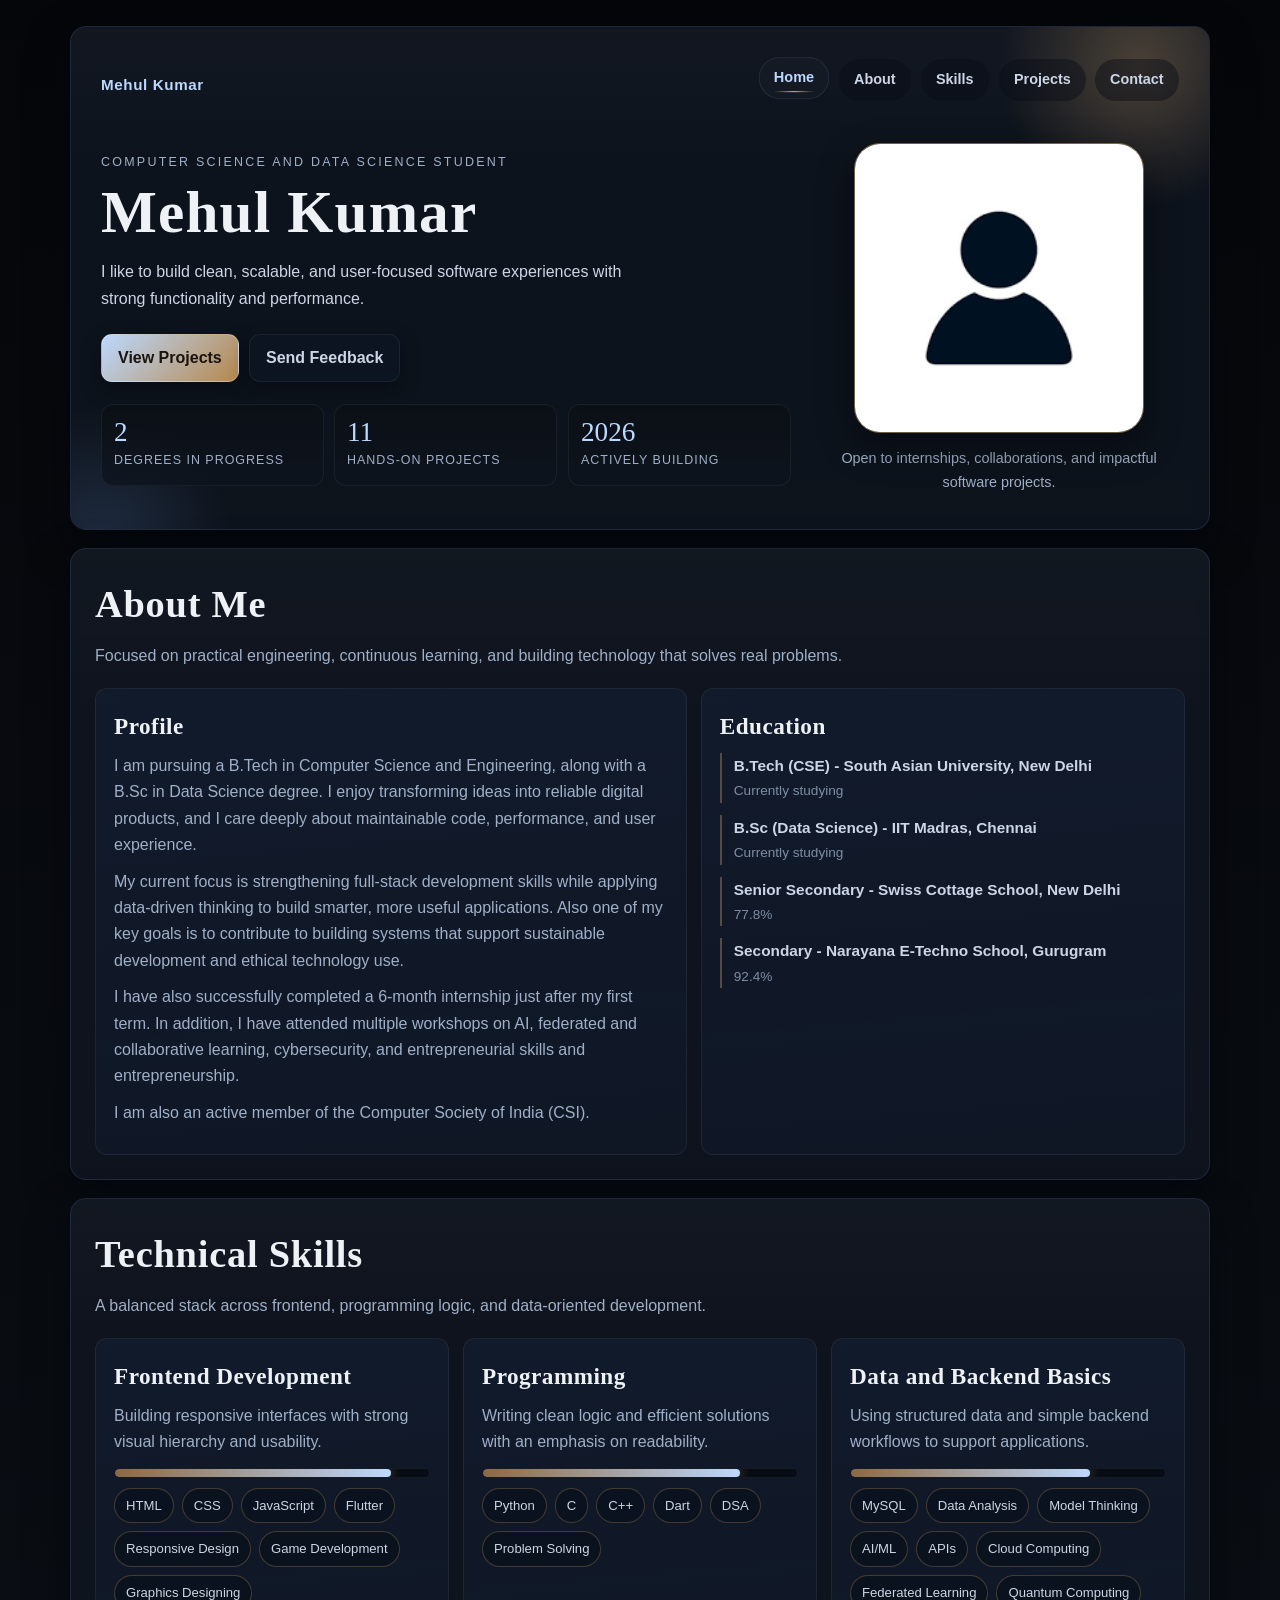
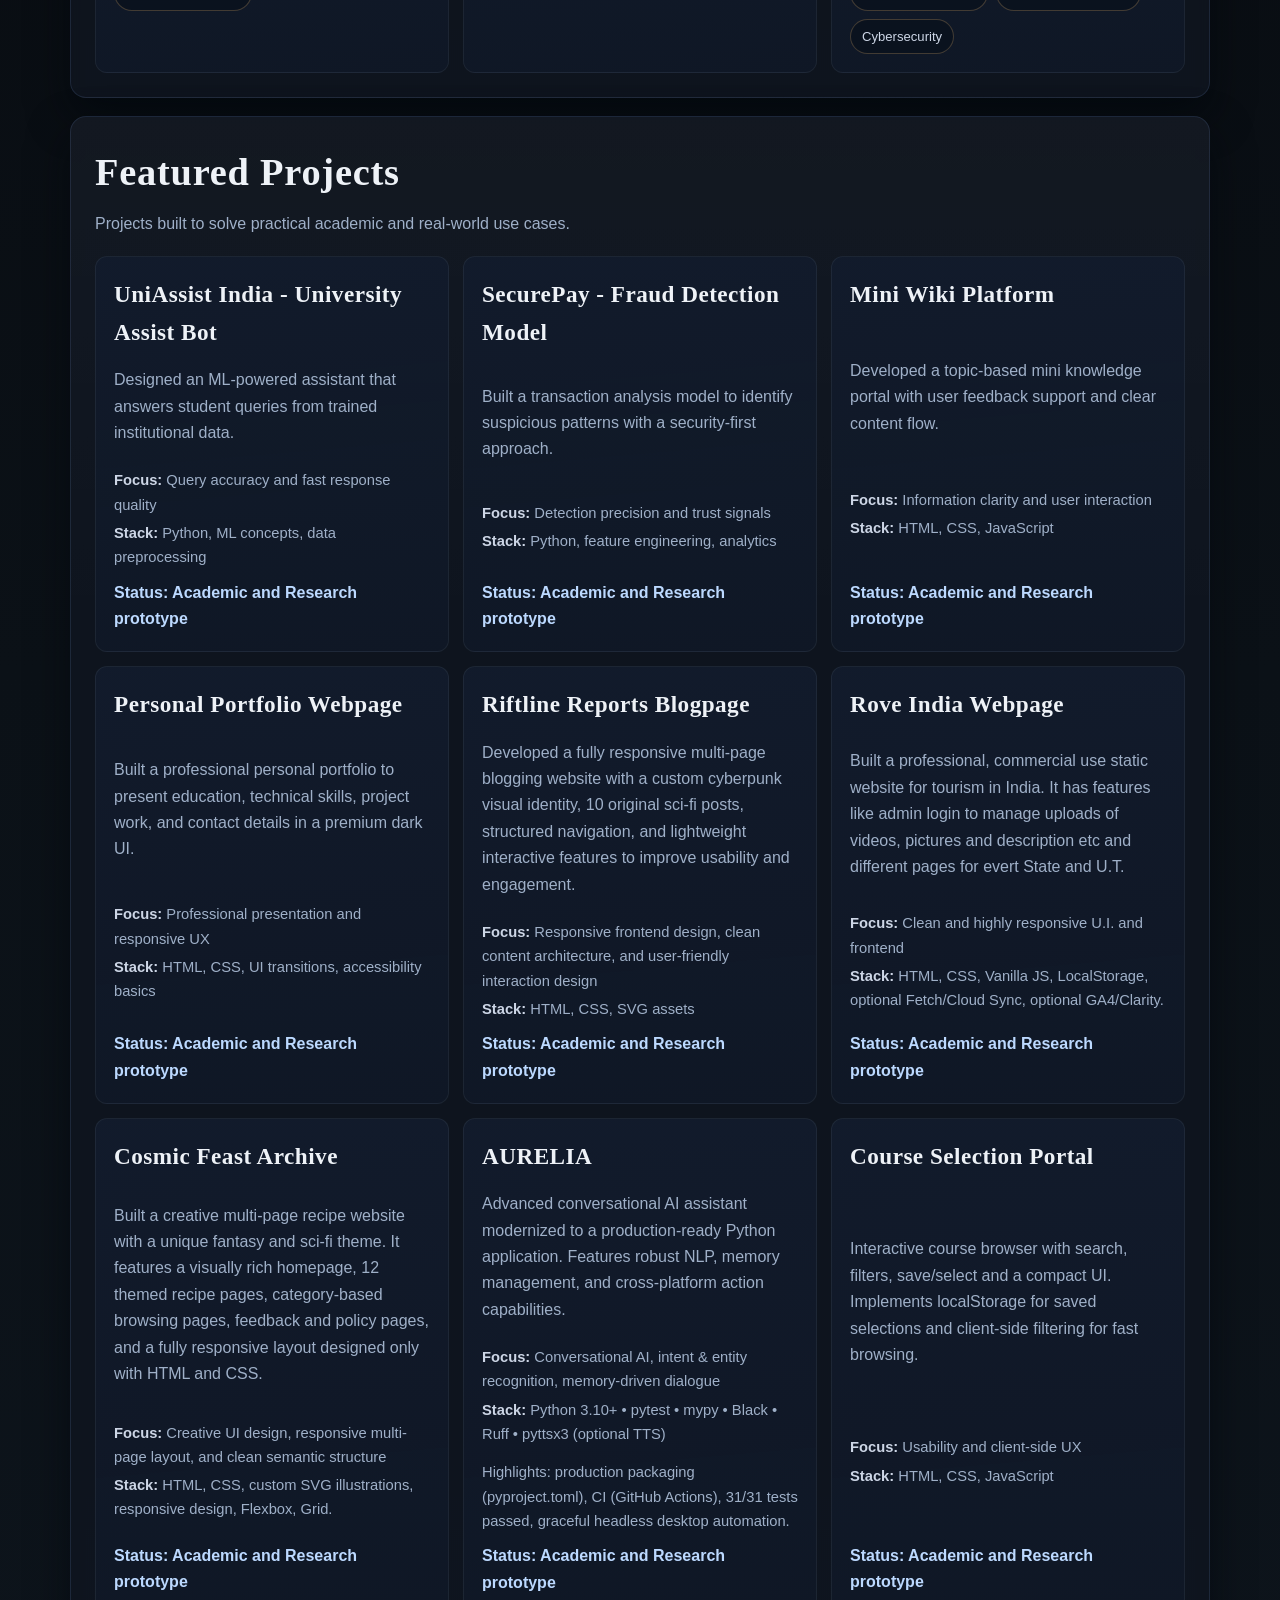
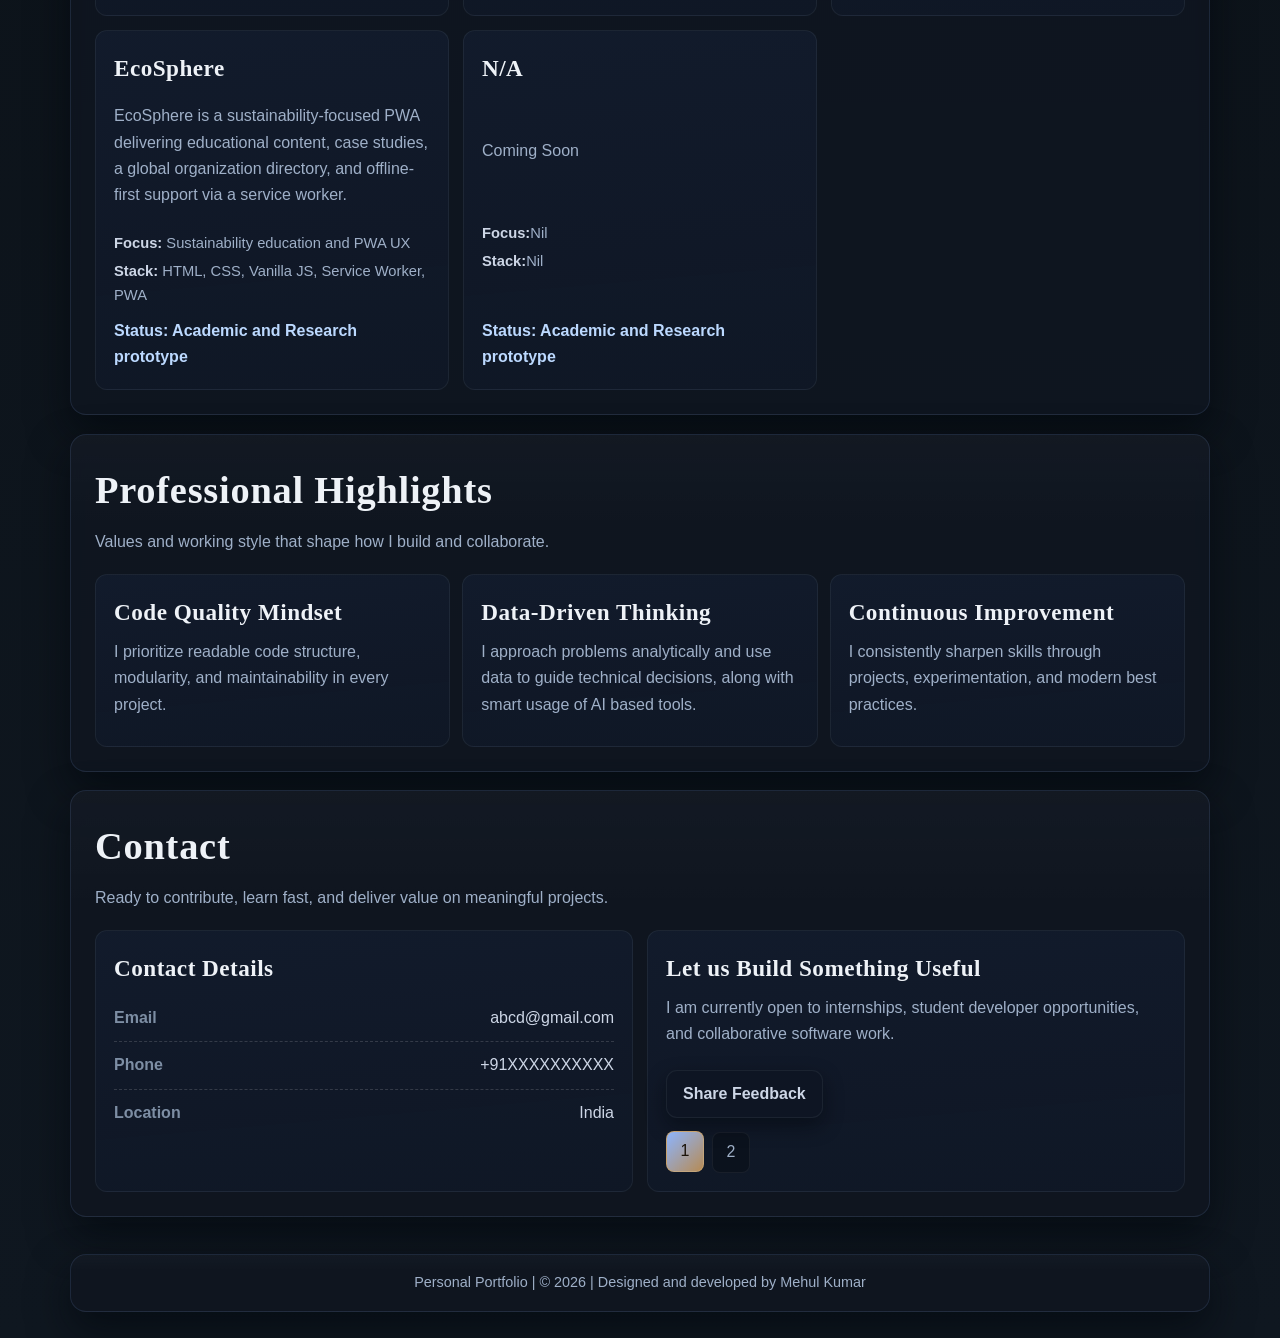
==== commit c9852bdd: "Update project details and add new project card" ====
--- a/index.html
+++ b/index.html
@@ -50,7 +50,7 @@
                     <span class="stat-label">Degrees In Progress</span>
                 </li>
                 <li>
-                    <span class="stat-value">7</span>
+                    <span class="stat-value">11</span>
                     <span class="stat-label">Hands-on Projects</span>
                 </li>
                 <li>
@@ -268,9 +268,9 @@
             </article>
 
             <article class="project-card">
-                <h3>AURELIA (Private)</h3>
-                <p>
-                    Advanced conversational AI assistant modernized to a production-ready Python application (AURELIA v4.0). Features robust NLP, memory management, and cross-platform action capabilities.
+                <h3>AURELIA</h3>
+                <p>
+                    Advanced conversational AI assistant modernized to a production-ready Python application. Features robust NLP, memory management, and cross-platform action capabilities.
                 </p>
                 <ul class="project-meta">
                     <li><strong>Focus:</strong> Conversational AI, intent & entity recognition, memory-driven dialogue</li>
@@ -300,6 +300,18 @@
                 <ul class="project-meta">
                     <li><strong>Focus:</strong> Sustainability education and PWA UX</li>
                     <li><strong>Stack:</strong> HTML, CSS, Vanilla JS, Service Worker, PWA</li>
+                </ul>
+                <span class="text-link">Status: Academic and Research prototype</span>
+            </article>
+
+             <article class="project-card">
+                <h3>N/A</h3>
+                <p>
+                        Coming Soon
+                </p>
+                <ul class="project-meta">
+                    <li><strong>Focus:</strong>Nil</li>
+                    <li><strong>Stack:</strong>Nil</li>
                 </ul>
                 <span class="text-link">Status: Academic and Research prototype</span>
             </article>
